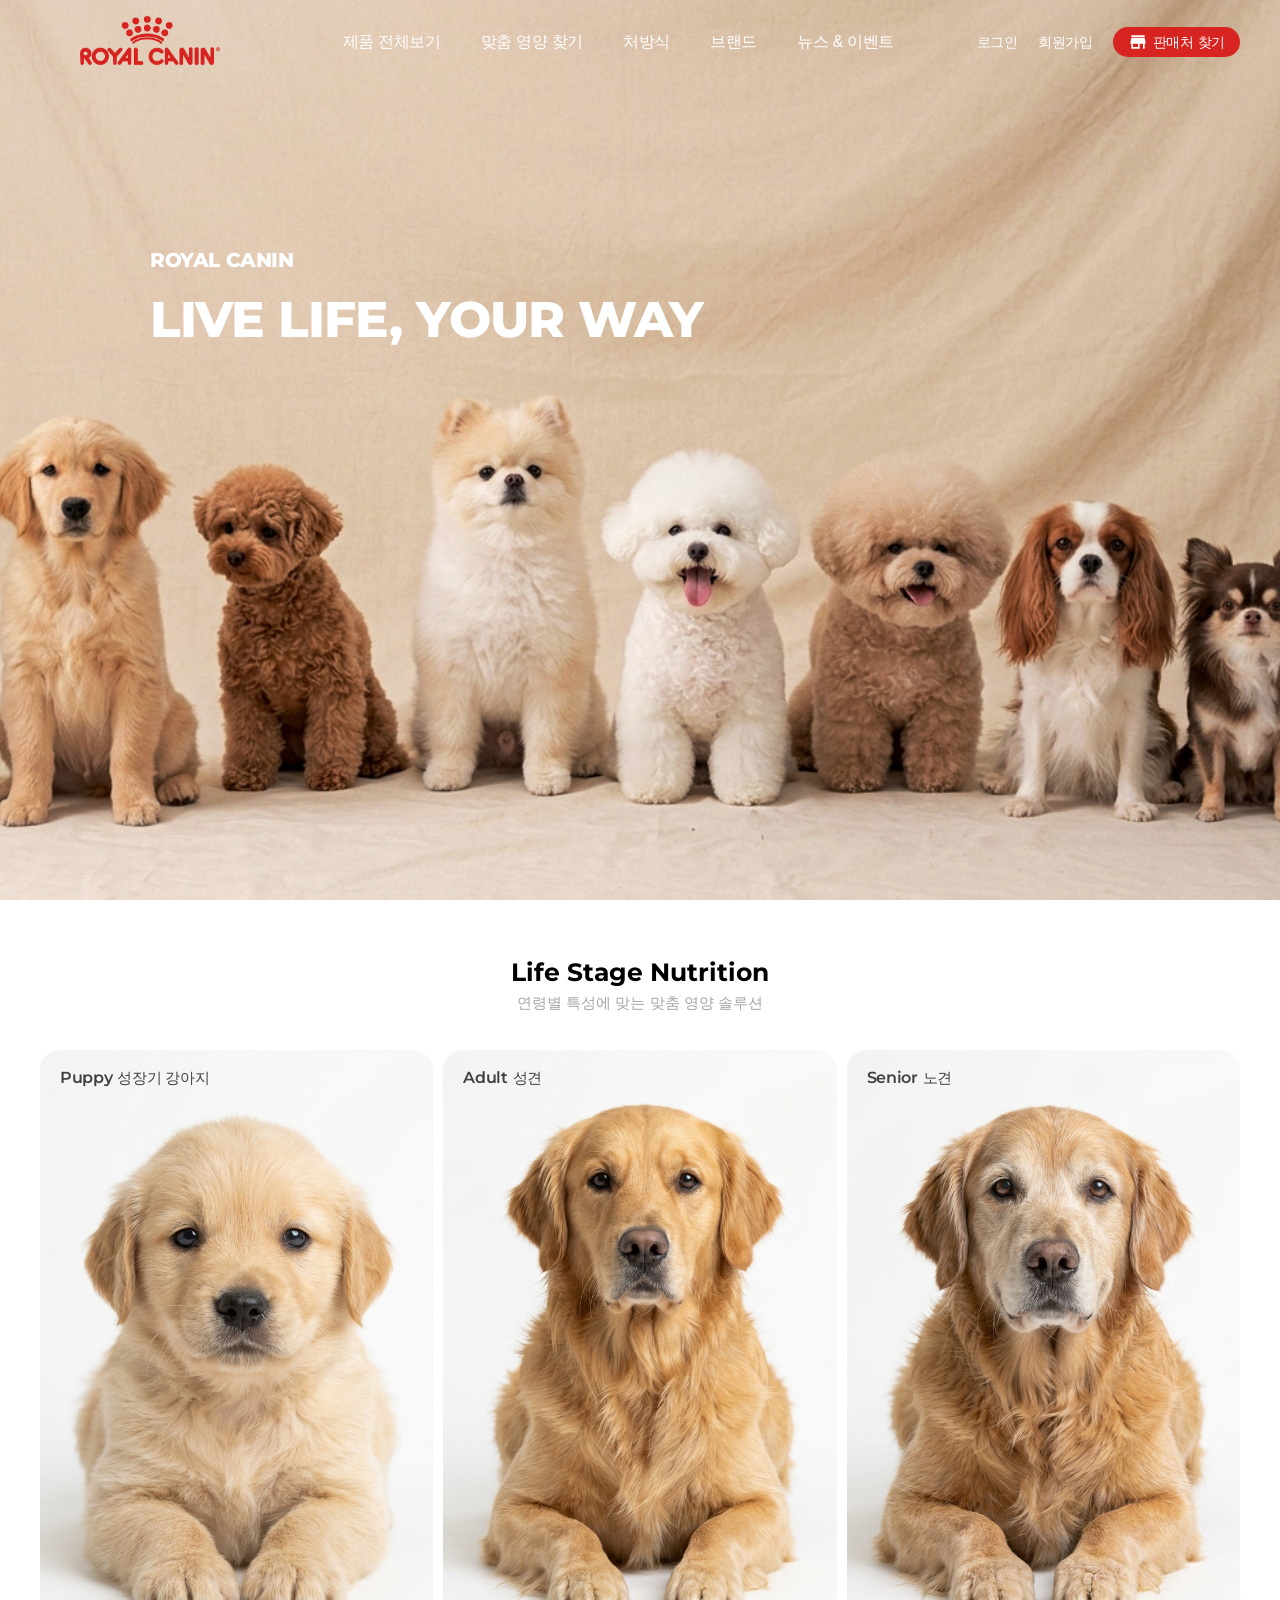
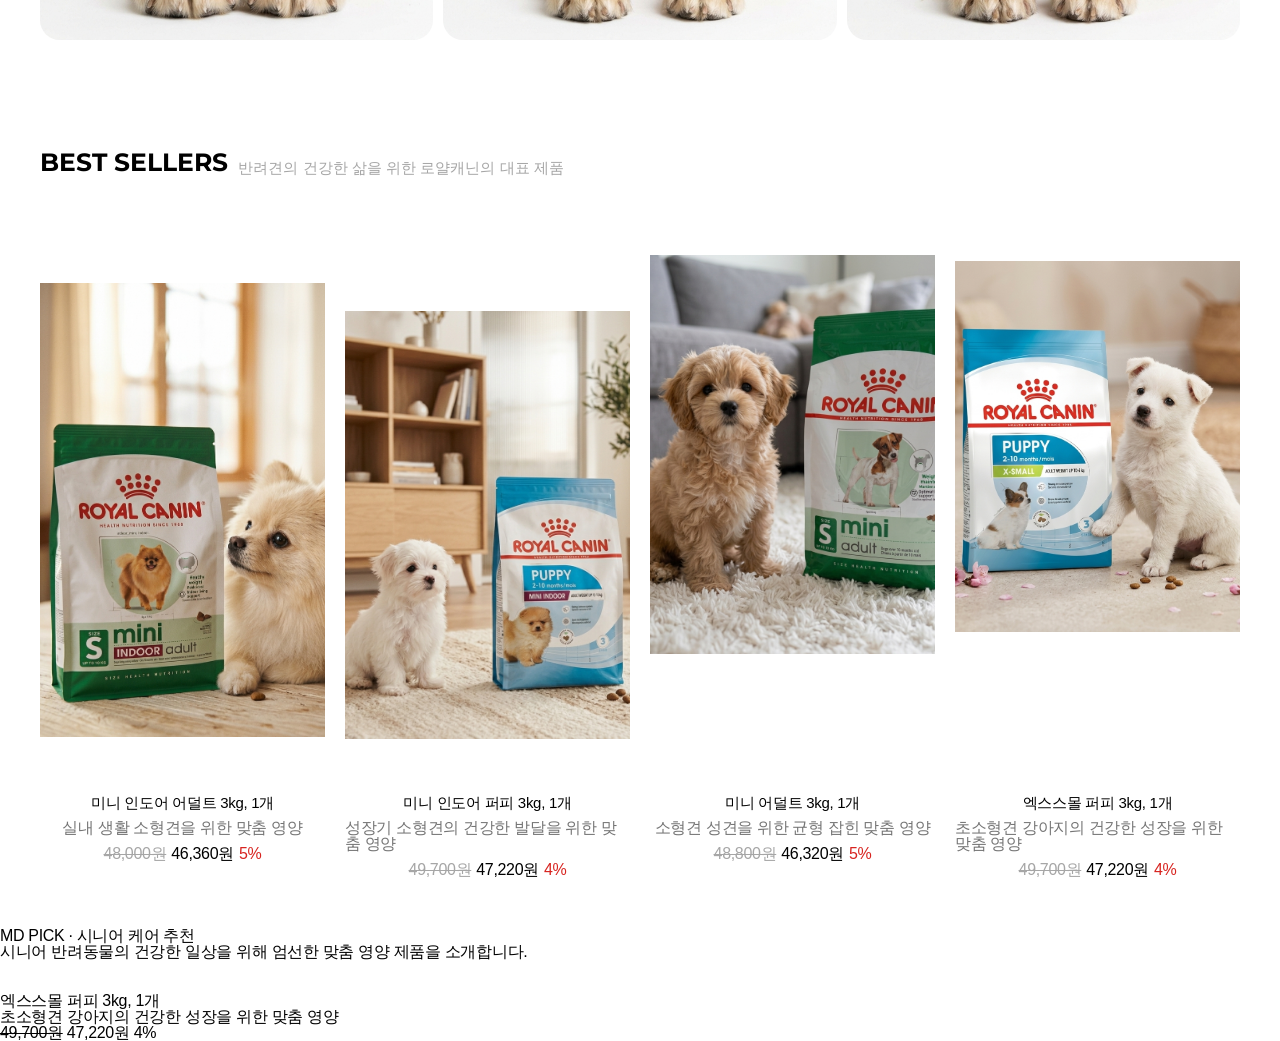
==== dog.html @ 29edfeb5 "로얄캐닌 첫 업로드" ====
<!DOCTYPE html>
<html lang="ko">
<head>
    <meta charset="UTF-8">
    <meta name="viewport" content="width=device-width, initial-scale=1.0">
    <meta name="keywords" content="로얄캐닌, Royal Canin, 반려동물, 펫푸드, 웹디자인, 웹사이트 리디자인, UIUX 디자인, 반응형 웹, 포트폴리오">
    <meta name="description" content="로얄캐닌 웹사이트 리디자인 프로젝트입니다. 사용자 경험을 개선하고 브랜드 아이덴티티를 반영한 UI/UX 디자인과 반응형 웹을 제작하였습니다.">
    <title>ROYAL CANIN DOG | 리디자인</title>
    <link rel="icon" href="https://www.royalcanin.com/favicon.ico" data-next-head="">
    <link rel="stylesheet" href="./styles/reset.css">
    <link rel="stylesheet" href="./styles/index.css">
    <link rel="preconnect" href="https://fonts.googleapis.com">
    <link rel="preconnect" href="https://fonts.gstatic.com" crossorigin>
    <link href="https://fonts.googleapis.com/css2?family=Montserrat:ital,wght@0,100..900;1,100..900&display=swap" rel="stylesheet">
</head>
<body>
    <header>
        <nav>
            <h1><a href="./dog.html"><img src="./image/logo.png" alt="로고"></a></h1>
            <ul class="gnb">
                <li><a href="#">제품 전체보기</a></li>
                <li><a href="#">맞춤 영양 찾기</a></li>
                <li><a href="#">처방식</a></li>
                <li><a href="#">브랜드</a></li>
                <li><a href="#">뉴스 & 이벤트</a></li>
            </ul>
            <ul class="right">
                <li><a href="#">로그인</a></li>
                <li><a href="#">회원가입</a></li>
                <li class="store"><a href="#"><img src="./image/store.svg" alt="판매처">판매처 찾기</a></li>
            </ul>
        </nav>
    </header>
    <main>
        <section class="hero">
            <p>ROYAL CANIN</p>
            <h2>LIVE LIFE, YOUR WAY</h2>
        </section>
        <section class="age">
            <div class="top">
                <h2>Life Stage Nutrition</h2>
                <p>연령별 특성에 맞는 맞춤 영양 솔루션</p>
            </div>
            <ul>
                <li><a href="#">
                    <h3>Puppy</h3>
                    <p>성장기 강아지</p>
                </a></li>
                <li><a href="#">
                    <h3>Adult</h3>
                    <p>성견</p>
                </a></li>
                <li><a href="#">
                    <h3>Senior</h3>
                    <p>노견</p>
                </a></li>
            </ul>
        </section>
        <section class="best">
            <div class="top">
                <h2>BEST SELLERS</h2>
                <p>반려견의 건강한 삶을 위한 로얄캐닌의 대표 제품</p>
            </div>
            <ul>
                <li class="first"><button type="button"><img src="./image/none_heart.svg" alt="좋아요"></button><a href="#">
                    <div class="thum"></div>
                    <div class="info">
                        <h3>미니 인도어 어덜트 3kg, 1개</h3>
                        <p class="sub">실내 생활 소형견을 위한 맞춤 영양</p>
                        <div class="price_sale">
                            <del>48,000원</del>
                            <strong>46,360원</strong>
                            <span class="sale">5%</span>
                        </div>
                    </div>
                </a></li>
                <li class="second"><button type="button"><img src="./image/none_heart.svg" alt="좋아요"></button><a href="#">
                    <div class="thum"></div>
                    <div class="info">
                        <h3>미니 인도어 퍼피 3kg, 1개</h3>
                        <p class="sub">성장기 소형견의 건강한 발달을 위한 맞춤 영양</p>
                        <div class="price_sale">
                            <del>49,700원</del>
                            <strong>47,220원</strong>
                            <span class="sale">4%</span>
                        </div>
                    </div>
                </a></li>
                <li class="third"><button type="button"><img src="./image/none_heart.svg" alt="좋아요"></button><a href="#">
                    <div class="thum"></div>
                    <div class="info">
                        <h3>미니 어덜트 3kg, 1개</h3>
                        <p class="sub">소형견 성견을 위한 균형 잡힌 맞춤 영양</p>
                        <div class="price_sale">
                            <del>48,800원</del>
                            <strong>46,320원</strong>
                            <span class="sale">5%</span>
                        </div>
                    </div>
                </a></li>
                <li class="forth"><button type="button"><img src="./image/none_heart.svg" alt="좋아요"></button><a href="#">
                    <div class="thum"></div>
                    <div class="info">
                        <h3>엑스스몰 퍼피 3kg, 1개</h3>
                        <p class="sub">초소형견 강아지의 건강한 성장을 위한 맞춤 영양</p>
                        <div class="price_sale">
                            <del>49,700원</del>
                            <strong>47,220원</strong>
                            <span class="sale">4%</span>
                        </div>
                    </div>
                </a></li>
            </ul>
        </section>
        <section class="md_senior">
            <div class="top">
                <h2>MD PICK · <span>시니어 케어 추천</span></h2>
                <p>시니어 반려동물의 건강한 일상을 위해 엄선한 맞춤 영양 제품을 소개합니다.</p>
            </div>
            <ul>
                <li><button type="button"><img src="./image/none_heart.svg" alt="좋아요"></button><a href="#">
                    <div class="thum"></div>
                    <div class="info">
                        <h3>엑스스몰 퍼피 3kg, 1개</h3>
                        <p class="sub">초소형견 강아지의 건강한 성장을 위한 맞춤 영양</p>
                        <div class="price_sale">
                            <del>49,700원</del>
                            <strong>47,220원</strong>
                            <span class="sale">4%</span>
                        </div>
                    </div>
                </a></li>
            </ul>
        </section>
    </main>
</body>
</html>
---- styles/index.css ----
/* intro부터 시작 */
@font-face {
    font-family: 'Cafe24Surround';
    src: url('https://cdn.jsdelivr.net/gh/projectnoonnu/noonfonts_2105_2@1.0/Cafe24Ssurround.woff') format('woff');
    font-weight: normal;
    font-display: swap;
}
main {}
main .intro {
    position: relative; width: 100%;
    height: 100vh;
}
main .intro .logo {
    width: 415px; height: 150px;
    position: absolute; top: 50%; left: 50%;
    transform: translate(-50%, -50%);
    z-index: 999;
}
main .intro .logo img {
    width: 100%;
}
main .intro .choice {
    display: flex;
    width: 100%;
    height: 100vh;
}
main .intro .choice .dog {
    background: url(../image/intro_dog.jpg) no-repeat center center;
    background-size: cover;
    flex: 1; filter: grayscale(100%);
    display: flex;
    justify-content: center;
    align-items: center;
    
}
main .intro .choice .dog h2,
main .intro .choice .cat h2 {
    font-family: 'Cafe24Surround';
    color: #fff; font-size: 6em;
}
main .intro .choice .cat {
    background: url(../image/intro_cat.jpg) no-repeat center center;
    background-size: cover; 
    flex: 1; filter: grayscale(100%);
    display: flex;
    justify-content: center;
    align-items: center;
}
main .intro .choice .dog:hover {filter: none;}
main .intro .choice .cat:hover {filter: none;}
/* 인트로 완료 */
/* 헤더 시작 */
header {
    width: 100%; position: fixed;
    z-index: 999;
}
header nav {
    padding: 10px 40px;
    display: flex; justify-content: space-between;
    align-items: center;
}
header nav * {color: #fff;}
header nav h1 {
    width: 220px; padding: 5px 40px;
}
header nav h1 img {width: 100%;}
header nav .gnb {
    display: flex; gap: 40px;
}
header nav .gnb li {}
header nav .gnb li a {
    font-size: 1em; font-weight: 100;
}
header nav .right {
    display: flex; gap: 20px;
    justify-content: center;
    align-items: center;
}
header nav .right li {}
header nav .right li a {
    font-size: 0.875em; font-weight: 100;
}
header nav .right .store {
    background: #D72420; padding: 5px 15px;
    border-radius: 50px;
}
header nav .right .store a {
    display: flex;
    justify-content: center;
    align-items: center;
    gap: 5px;
}
header nav .right .store a img {}
/* 메인시작 */
main .hero {
    background: url(../image/dog_hero.jpg) no-repeat center;
    background-size: cover;
    width: 100%; height: 100vh; 
    position: relative;
}
main .hero p {
    position: absolute; top: 250px; left: 150px;
    font-family: "Montserrat", sans-serif;
    font-weight: 800; font-size: 1.25em; color: #fff;
}
main .hero h2 {
    position: absolute; top: 295px; left: 150px;
    font-family: "Montserrat", sans-serif;
    font-weight: 800; font-size: 3.125em; color: #fff;
}
/* age 시작 */
main .age {
    padding: 60px 40px;
}
main .age .top {
    text-align: center;
    padding-bottom: 40px;
}
main .age .top h2 {
    padding-bottom: 10px;
    font-family: 'Montserrat'; font-weight: 700;
    font-size: 1.563em; letter-spacing: 0.02px;

}
main .age .top p {
    color: #A6A6A6; font-size: 0.938em;
    letter-spacing: 0.02px;
}
main .age ul {
    width: 100%; height: 590px;
    display: flex; gap: 10px;
}
main .age ul li {
    flex: 1; border-radius: 20px;
    padding-top: 20px;
}
main .age ul li:nth-child(1) {
    background: url(../image/dog_puppy.png) no-repeat center center;
    background-size: cover; 
}
main .age ul li:nth-child(2) {
    background: url(../image/dog_adult.png) no-repeat center center;
    background-size: cover; 
}
main .age ul li:nth-child(3) {
    background: url(../image/dog_senior.png) no-repeat center center;
    background-size: cover; 
}
main .age ul li a {
    display: flex; padding-left: 20px;
    gap: 5px;
    width: 100%; height: 100%;
}
main .age ul li a h3 {
    font-family: 'Montserrat'; color: #404040;
    font-weight: 600; 
}
main .age ul li a p {
    color: #404040; font-size: 0.938em;
}
/* 베스트 시작 */
main .best {
    padding: 50px 40px;
}
main .best .top {
    display: flex; gap: 10px;
    align-items: center; margin-bottom: 40px;
}
main .best .top h2 {
    padding-bottom: 10px;
    font-family: 'Montserrat'; font-weight: 700;
    font-size: 1.563em; letter-spacing: 0.02px;
}
main .best .top p {
    color: #A6A6A6; font-size: 0.938em;
    letter-spacing: 0.02px;
}
main .best ul {
    display: flex; gap: 20px;
}
main .best ul li {
    flex: 1; position: relative;
}
main .best ul li button {
    position: absolute; z-index: 999;
    bottom: 100px; right: 20px;
}
main .best ul li button img {}
main .best ul li a {}
main .best ul li a .thum {
    height: 550px; margin-bottom: 20px;
}
main .best ul li a .info {
    display: flex; flex-flow: column;
    justify-content: center; align-items: center;
    gap: 10px;
}
main .best ul li a .info h3 {
    font-weight: 500; font-size: 0.938em;
}
main .best ul li a .info p {
    color: #757575;
}
main .best ul li a .info .price_sale {display: flex; gap: 5px;}
main .best ul li a .info .price_sale del {
    color: #A6A6A6; font-weight: 300;
}
main .best ul li a .info .price_sale strong {}
main .best ul li a .info .price_sale .sale {color: #D72420;}
main .best ul .first a .thum {
    background: url(../image/best_1.png) no-repeat 30% 60%;
    background-size: 130%;
}
main .best ul .second a .thum {
    background: url(../image/best_2.png) no-repeat center 70%;
    background-size: 150%;
}
main .best ul .third a .thum {
    background: url(../image/best_3.png) no-repeat 60% 20%;
    background-size: 140%;
}
main .best ul .forth a .thum {
    background: url(../image/best_4.png) no-repeat 40% 20%;
    background-size: 130%;
}
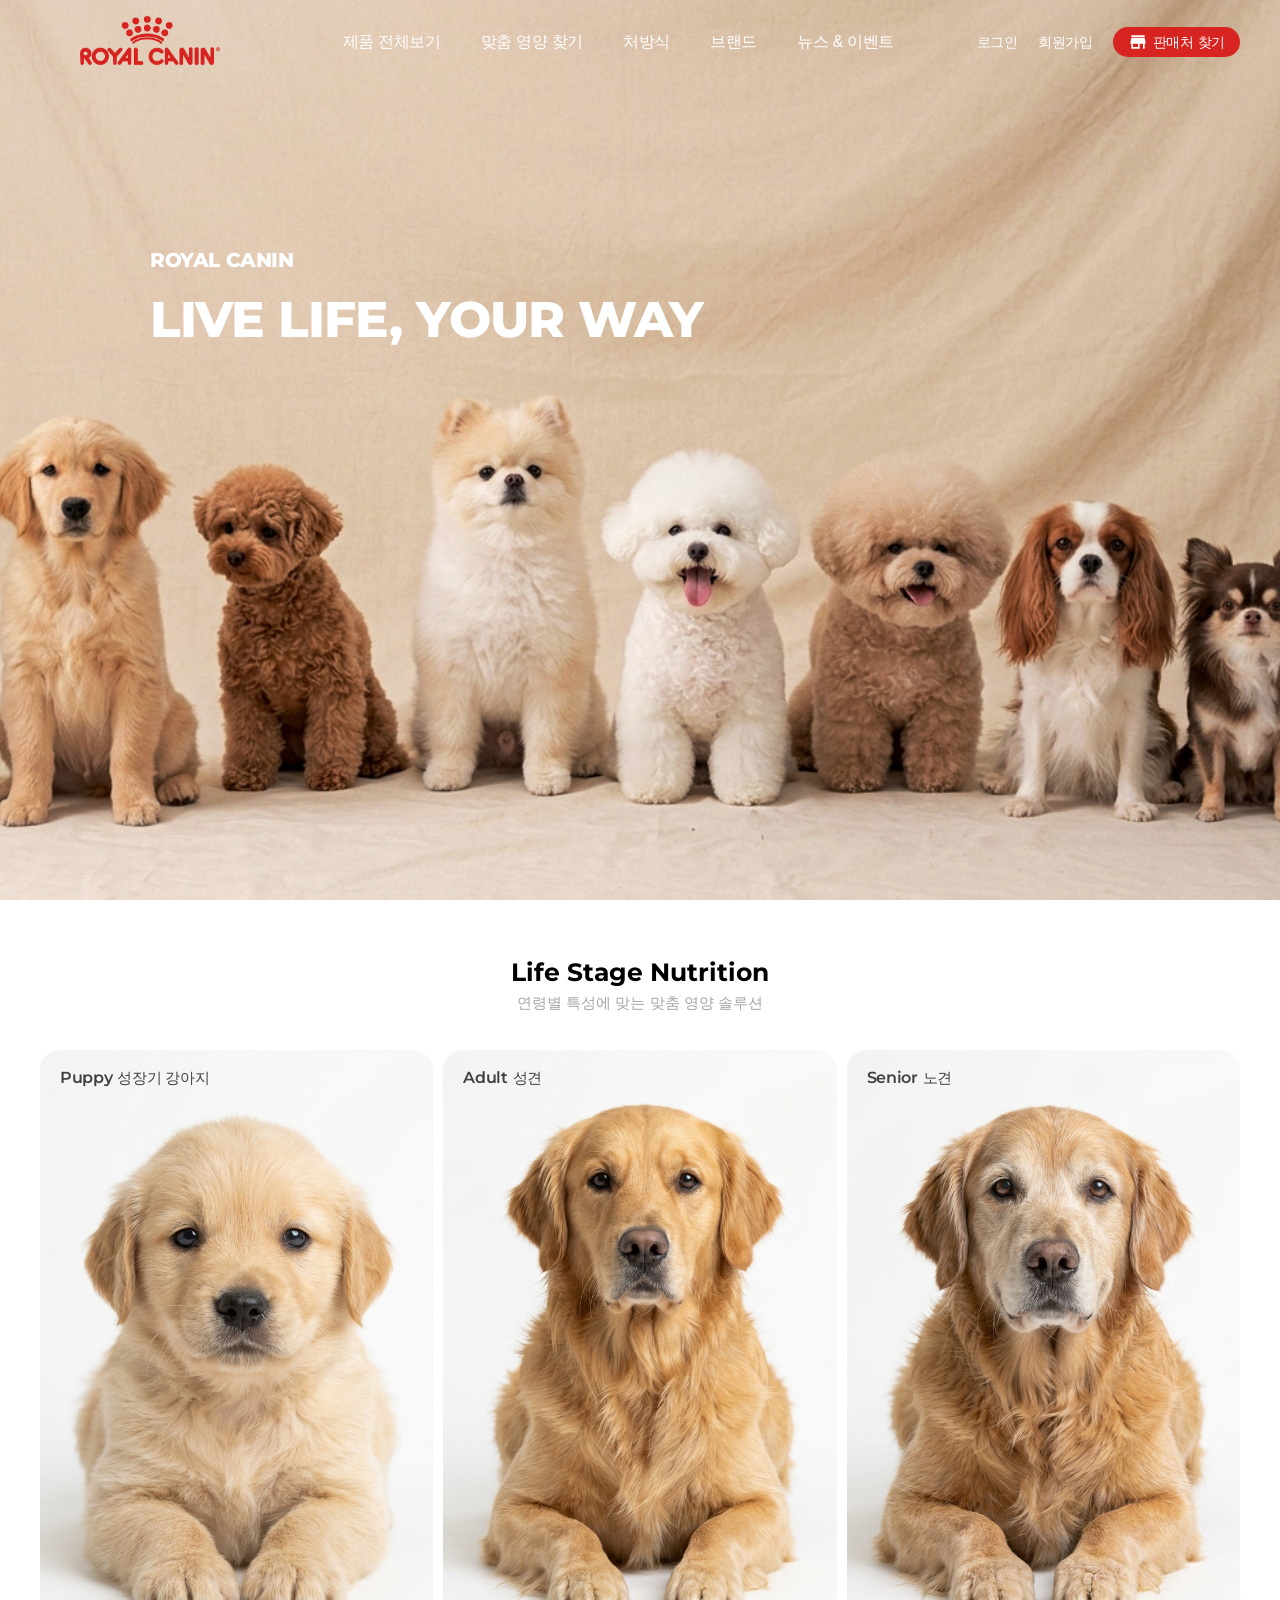
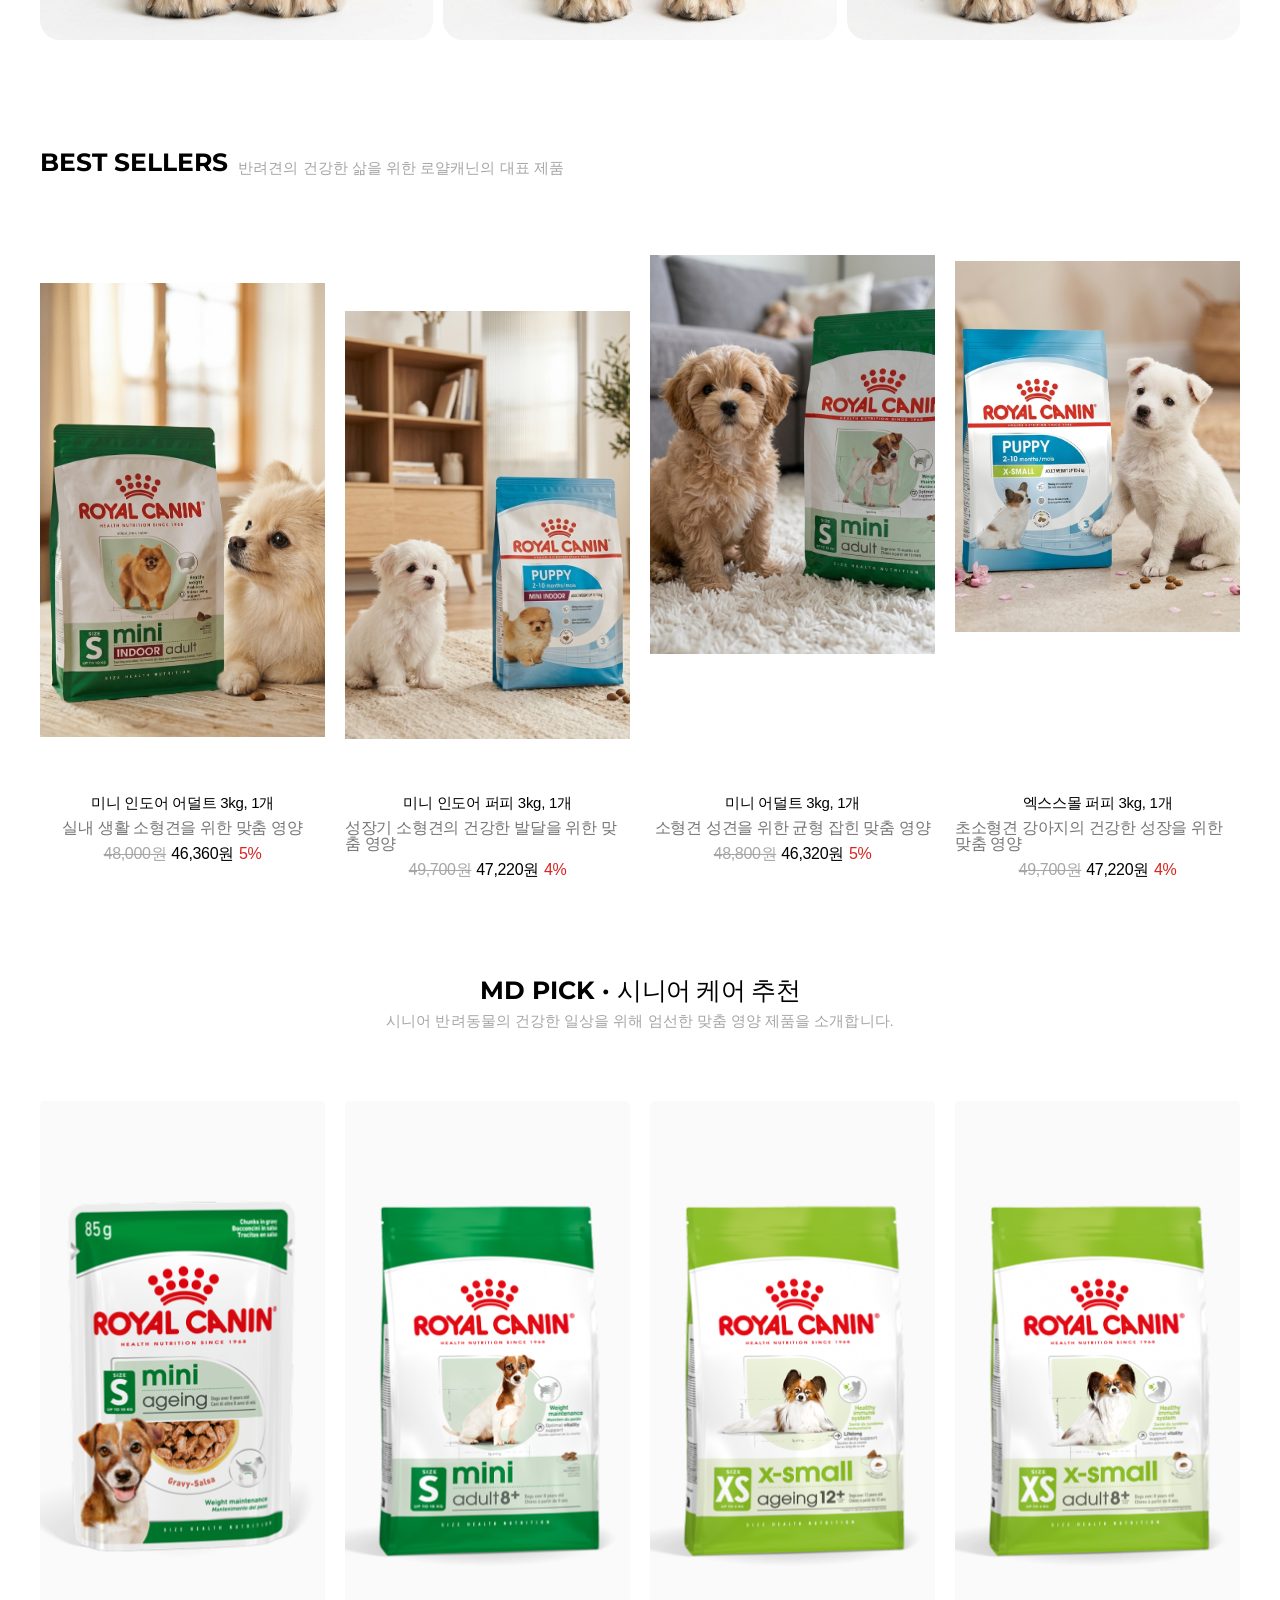
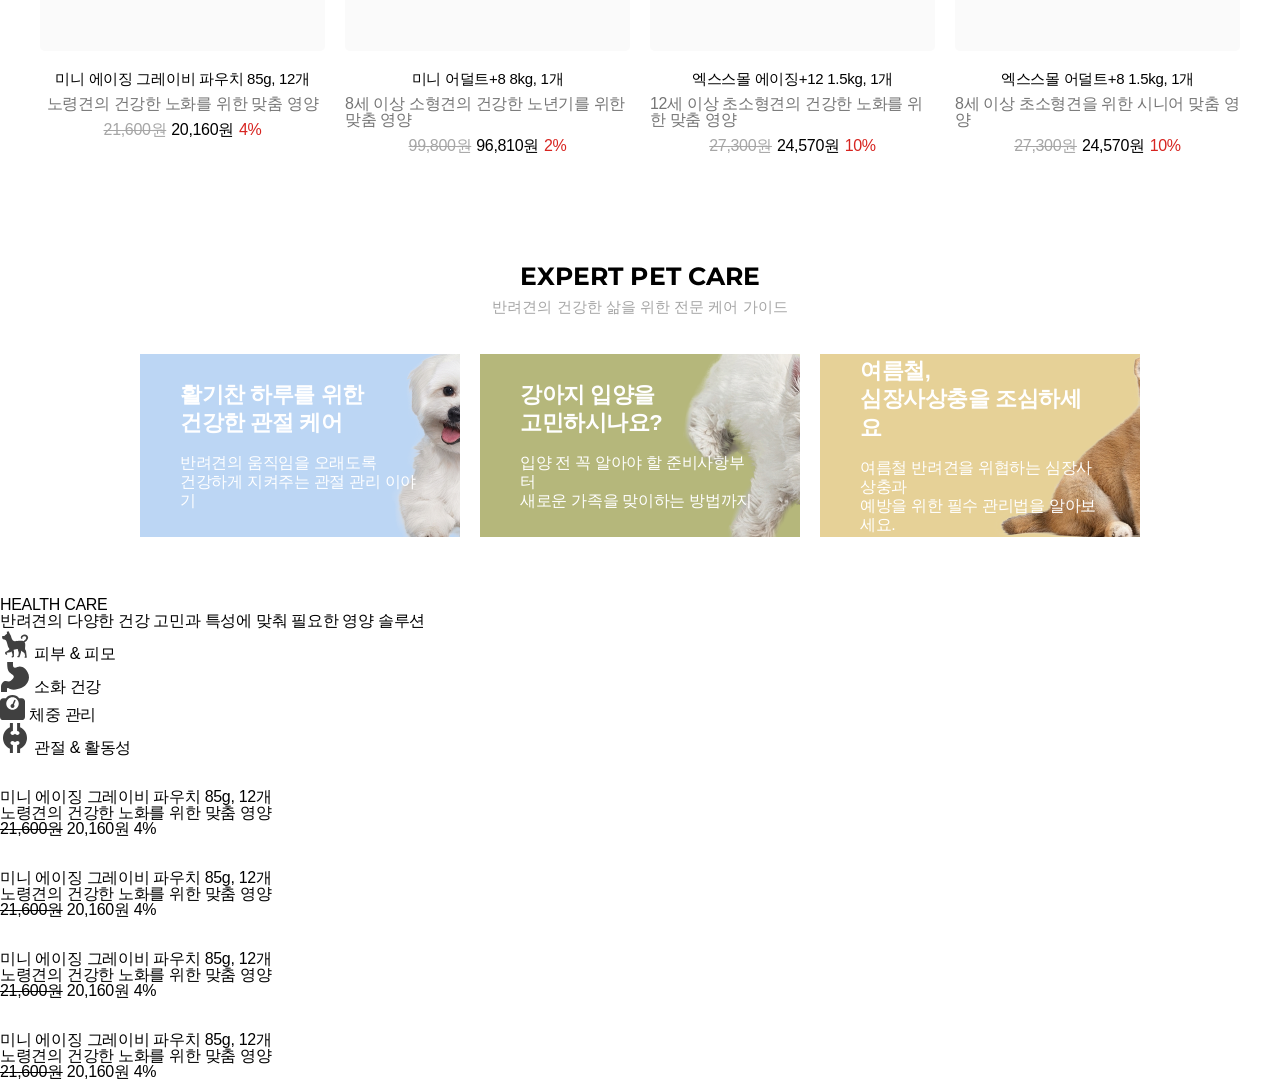
==== commit b1db54bd: "헬스케어까지" ====
--- a/dog.html
+++ b/dog.html
@@ -118,19 +118,155 @@
                 <p>시니어 반려동물의 건강한 일상을 위해 엄선한 맞춤 영양 제품을 소개합니다.</p>
             </div>
             <ul>
-                <li><button type="button"><img src="./image/none_heart.svg" alt="좋아요"></button><a href="#">
-                    <div class="thum"></div>
-                    <div class="info">
-                        <h3>엑스스몰 퍼피 3kg, 1개</h3>
-                        <p class="sub">초소형견 강아지의 건강한 성장을 위한 맞춤 영양</p>
-                        <div class="price_sale">
-                            <del>49,700원</del>
-                            <strong>47,220원</strong>
+                <li class="first"><button type="button"><img src="./image/none_heart.svg" alt="좋아요"></button><a href="#">
+                    <div class="thum"></div>
+                    <div class="info">
+                        <h3>미니 에이징 그레이비 파우치 85g, 12개</h3>
+                        <p class="sub">노령견의 건강한 노화를 위한 맞춤 영양</p>
+                        <div class="price_sale">
+                            <del>21,600원</del>
+                            <strong>20,160원</strong>
                             <span class="sale">4%</span>
                         </div>
                     </div>
                 </a></li>
-            </ul>
+                <li class="second"><button type="button"><img src="./image/none_heart.svg" alt="좋아요"></button><a href="#">
+                    <div class="thum"></div>
+                    <div class="info">
+                        <h3>미니 어덜트+8 8kg, 1개</h3>
+                        <p class="sub">8세 이상 소형견의 건강한 노년기를 위한 맞춤 영양</p>
+                        <div class="price_sale">
+                            <del>99,800원</del>
+                            <strong>96,810원</strong>
+                            <span class="sale">2%</span>
+                        </div>
+                    </div>
+                </a></li>
+                <li class="third"><button type="button"><img src="./image/none_heart.svg" alt="좋아요"></button><a href="#">
+                    <div class="thum"></div>
+                    <div class="info">
+                        <h3>엑스스몰 에이징+12 1.5kg, 1개</h3>
+                        <p class="sub">12세 이상 초소형견의 건강한 노화를 위한 맞춤 영양</p>
+                        <div class="price_sale">
+                            <del>27,300원</del>
+                            <strong>24,570원</strong>
+                            <span class="sale">10%</span>
+                        </div>
+                    </div>
+                </a></li>
+                <li class="forth"><button type="button"><img src="./image/none_heart.svg" alt="좋아요"></button><a href="#">
+                    <div class="thum"></div>
+                    <div class="info">
+                        <h3>엑스스몰 어덜트+8 1.5kg, 1개</h3>
+                        <p class="sub">8세 이상 초소형견을 위한 시니어 맞춤 영양</p>
+                        <div class="price_sale">
+                            <del>27,300원</del>
+                            <strong>24,570원</strong>
+                            <span class="sale">10%</span>
+                        </div>
+                    </div>
+                </a></li>
+            </ul>
+        </section>
+        <section class="banner">
+            <div class="top">
+                <h2>EXPERT PET CARE</h2>
+                <p>반려견의 건강한 삶을 위한 전문 케어 가이드</p>
+            </div>
+            <ul>
+                <li class="first">
+                    <h3>활기찬 하루를 위한<br>건강한 관절 케어</h3>
+                    <p>반려견의 움직임을 오래도록<br>건강하게 지켜주는 관절 관리 이야기</p>
+                </li>
+                <li class="second">
+                    <h3>강아지 입양을<br>고민하시나요?</h3>
+                    <p>입양 전 꼭 알아야 할 준비사항부터<br>새로운 가족을 맞이하는 방법까지</p>
+                </li>
+                <li class="third">
+                    <h3>여름철,<br>심장사상충을 조심하세요</h3>
+                    <p>여름철 반려견을 위협하는 심장사상충과<br>예방을 위한 필수 관리법을 알아보세요. </p>
+                </li>
+            </ul>
+        </section>
+        <section class="health">
+            <div class="top">
+                <h2>HEALTH CARE</h2>
+                <p>반려견의 다양한 건강 고민과 특성에 맞춰 필요한 영양 솔루션</p>
+            </div>
+            <div class="bottom">
+                <ul class="category">
+                    <li><button type="button">
+                        <span class="thum"><img src="./image/dog_h_1.svg" alt="강아지이미지"></span>
+                        <span class="title">피부 & 피모</span>
+                        <span class="arrow"><img src="./image/arrow.svg" alt="화살표"></span>
+                    </button></li>
+                    <li><button type="button">
+                        <span class="thum"><img src="./image/dog_h_2.svg" alt="강아지이미지"></span>
+                        <span class="title">소화 건강</span>
+                        <span class="arrow"><img src="./image/arrow.svg" alt="화살표"></span>
+                    </button></li>
+                    <li><button type="button">
+                        <span class="thum"><img src="./image/dog_h_3.svg" alt="강아지이미지"></span>
+                        <span class="title">체중 관리</span>
+                        <span class="arrow"><img src="./image/arrow.svg" alt="화살표"></span>
+                    </button></li>
+                    <li><button type="button">
+                        <span class="thum"><img src="./image/dog_h_4.svg" alt="강아지이미지"></span>
+                        <span class="title">관절 & 활동성</span>
+                        <span class="arrow"><img src="./image/arrow.svg" alt="화살표"></span>
+                    </button></li>
+                </ul>
+                <ul>
+                    <li class="first"><button type="button"><img src="./image/none_heart.svg" alt="좋아요"></button><a href="#">
+                        <div class="thum"></div>
+                        <div class="info">
+                            <h3>미니 에이징 그레이비 파우치 85g, 12개</h3>
+                            <p class="sub">노령견의 건강한 노화를 위한 맞춤 영양</p>
+                            <div class="price_sale">
+                                <del>21,600원</del>
+                                <strong>20,160원</strong>
+                                <span class="sale">4%</span>
+                            </div>
+                        </div>
+                    </a></li>
+                    <li class="first"><button type="button"><img src="./image/none_heart.svg" alt="좋아요"></button><a href="#">
+                        <div class="thum"></div>
+                        <div class="info">
+                            <h3>미니 에이징 그레이비 파우치 85g, 12개</h3>
+                            <p class="sub">노령견의 건강한 노화를 위한 맞춤 영양</p>
+                            <div class="price_sale">
+                                <del>21,600원</del>
+                                <strong>20,160원</strong>
+                                <span class="sale">4%</span>
+                            </div>
+                        </div>
+                    </a></li>
+                    <li class="first"><button type="button"><img src="./image/none_heart.svg" alt="좋아요"></button><a href="#">
+                        <div class="thum"></div>
+                        <div class="info">
+                            <h3>미니 에이징 그레이비 파우치 85g, 12개</h3>
+                            <p class="sub">노령견의 건강한 노화를 위한 맞춤 영양</p>
+                            <div class="price_sale">
+                                <del>21,600원</del>
+                                <strong>20,160원</strong>
+                                <span class="sale">4%</span>
+                            </div>
+                        </div>
+                    </a></li>
+                    <li class="first"><button type="button"><img src="./image/none_heart.svg" alt="좋아요"></button><a href="#">
+                        <div class="thum"></div>
+                        <div class="info">
+                            <h3>미니 에이징 그레이비 파우치 85g, 12개</h3>
+                            <p class="sub">노령견의 건강한 노화를 위한 맞춤 영양</p>
+                            <div class="price_sale">
+                                <del>21,600원</del>
+                                <strong>20,160원</strong>
+                                <span class="sale">4%</span>
+                            </div>
+                        </div>
+                    </a></li>
+                </ul>
+            </div>
         </section>
     </main>
 </body>
--- a/styles/index.css
+++ b/styles/index.css
@@ -223,3 +223,115 @@
     background: url(../image/best_4.png) no-repeat 40% 20%;
     background-size: 130%;
 }
+/* md추천 */
+main .md_senior {
+    padding: 50px 40px;
+}
+main .md_senior .top {
+    text-align: center;
+    padding-bottom: 40px;
+}
+main .md_senior .top h2 {
+    padding-bottom: 10px;
+    font-family: 'Montserrat'; font-weight: 700;
+    font-size: 1.563em; letter-spacing: 0.02px;
+}
+main .md_senior .top h2 span {font-family: 'pretendard';}
+main .md_senior .top p {
+    color: #A6A6A6; font-size: 0.938em;
+    letter-spacing: 0.02px;
+}
+main .md_senior ul {
+    display: flex; gap: 20px;
+}
+main .md_senior ul li {
+    flex: 1; position: relative;
+}
+main .md_senior ul li button {}
+main .md_senior ul li button img {}
+main .md_senior ul li a {}
+main .md_senior ul li a .thum {
+    height: 550px; margin-bottom: 20px;
+    border-radius: 5px;
+}
+main .md_senior ul li a .info {
+    display: flex; flex-flow: column;
+    justify-content: center; align-items: center;
+    gap: 10px;
+}
+main .md_senior ul li a .info h3 {
+    font-weight: 500; font-size: 0.938em;
+}
+main .md_senior ul li a .info p {
+    color: #757575;
+}
+main .md_senior ul li a .info .price_sale {display: flex; gap: 5px;}
+main .md_senior ul li a .info .price_sale del {
+    color: #A6A6A6; font-weight: 300;
+}
+main .md_senior ul li a .info .price_sale strong {}
+main .md_senior ul li a .info .price_sale .sale {color: #D72420;}
+main .md_senior ul .first a .thum {
+    background: url(../image/md_1.png) no-repeat center center;
+    background-size: cover;
+}
+main .md_senior ul .second a .thum {
+    background: url(../image/md_2.png) no-repeat center center;
+    background-size: cover;
+}
+main .md_senior ul .third a .thum {
+    background: url(../image/md_3.png) no-repeat center center;
+    background-size: cover;
+}
+main .md_senior ul .forth a .thum {
+    background: url(../image/md_4.png) no-repeat center center;
+    background-size: cover;
+}
+/* 배너 시작 */
+main .banner {
+    padding: 60px 40px;
+}
+main .banner .top {
+    text-align: center;
+    padding-bottom: 40px;
+}
+main .banner .top h2 {
+    padding-bottom: 10px;
+    font-family: 'Montserrat'; font-weight: 700;
+    font-size: 1.563em; letter-spacing: 0.02px;
+}
+main .banner .top p {
+    color: #A6A6A6; font-size: 0.938em;
+    letter-spacing: 0.02px;
+}
+main .banner ul {
+    display: flex; gap: 20px;
+    padding: 0 100px;
+}
+main .banner ul li {
+    flex: 1; position: relative;
+    width: 526.67px; height: 183px;
+    padding: 20px 40px; display: flex; flex-flow: column;
+    gap: 15px; justify-content: center;
+}
+main .banner ul li * {color: #fff;}
+main .banner ul li h3 {
+    font-weight: 700; font-size: 1.375em;
+    line-height: 1.3; 
+}
+main .banner ul li p {
+    line-height: 1.2;
+}
+main .banner ul .first {
+    background: url(../image/banner_1.png) no-repeat center center;
+    background-size: cover;
+
+}
+main .banner ul .second {
+    background: url(../image/banner_2.png) no-repeat center center;
+    background-size: cover;
+}
+main .banner ul .third {
+    background: url(../image/banner_3.png) no-repeat center center;
+    background-size: cover;
+}
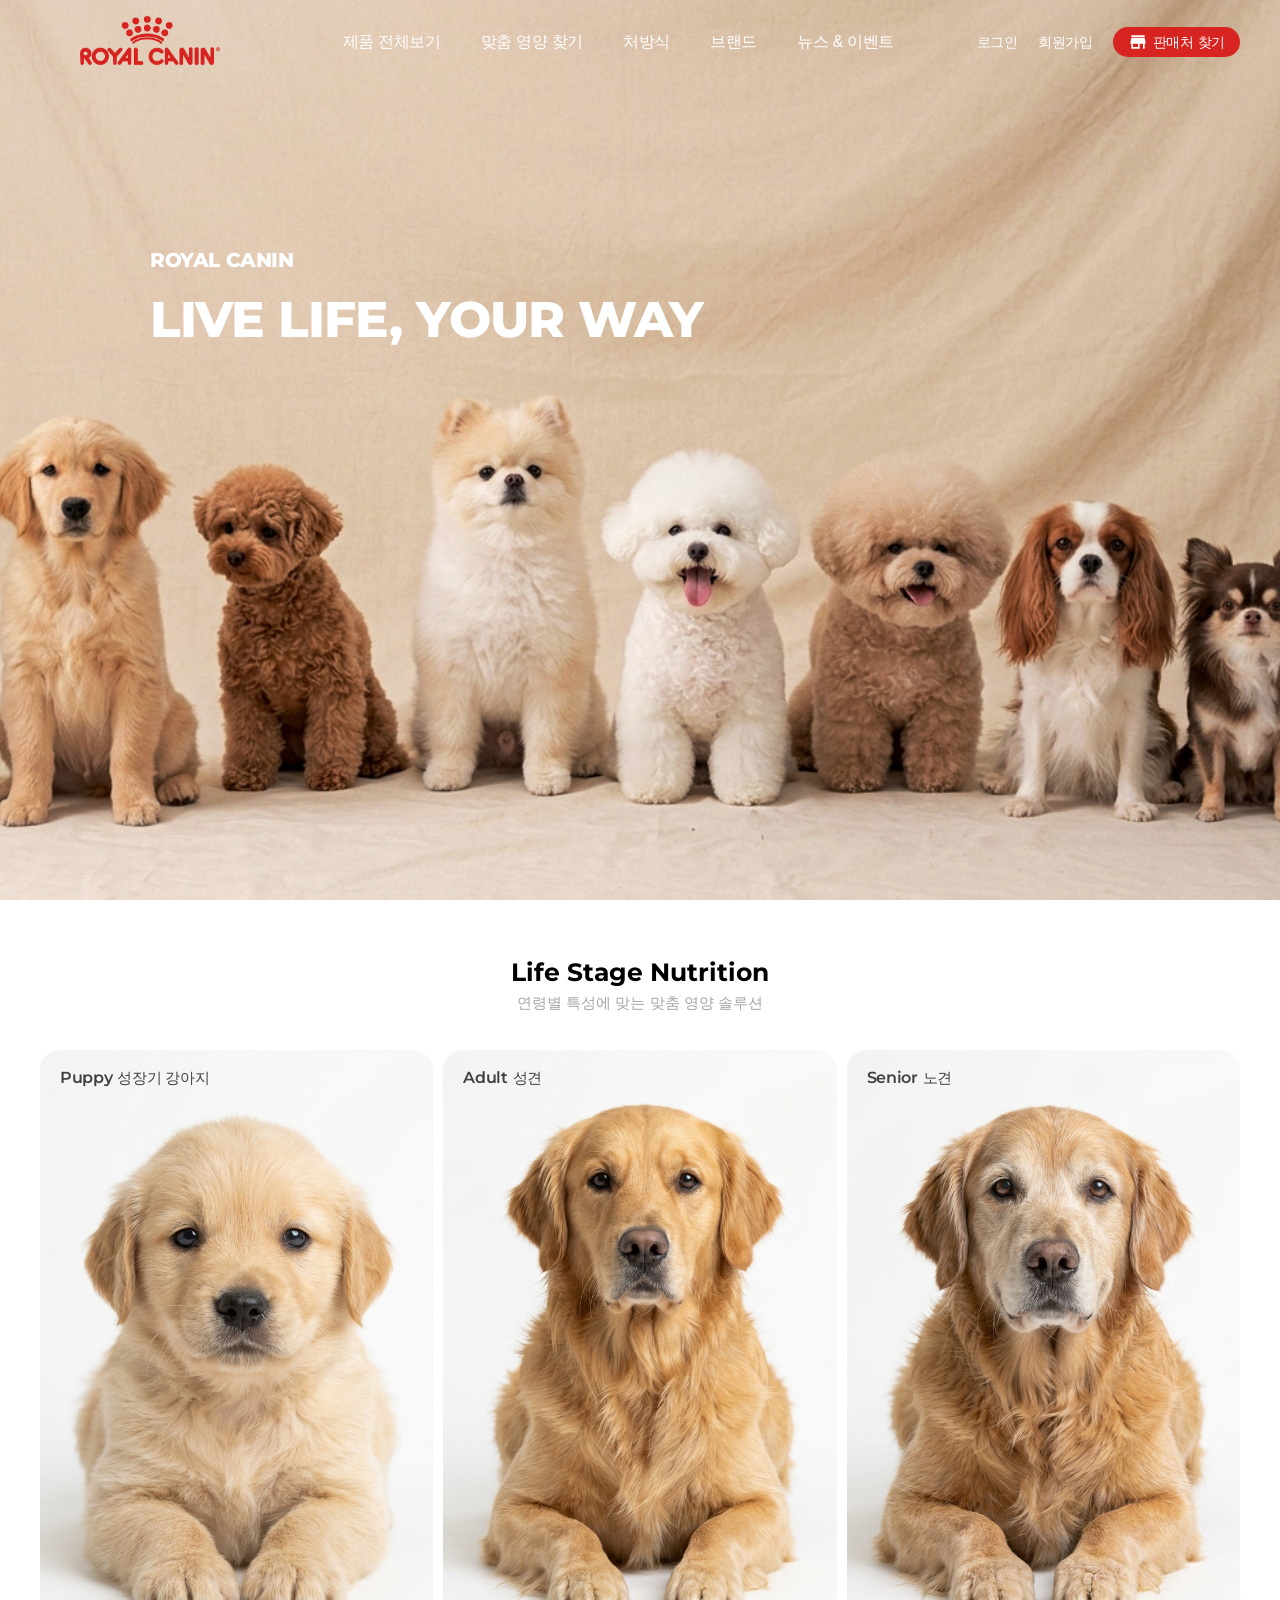
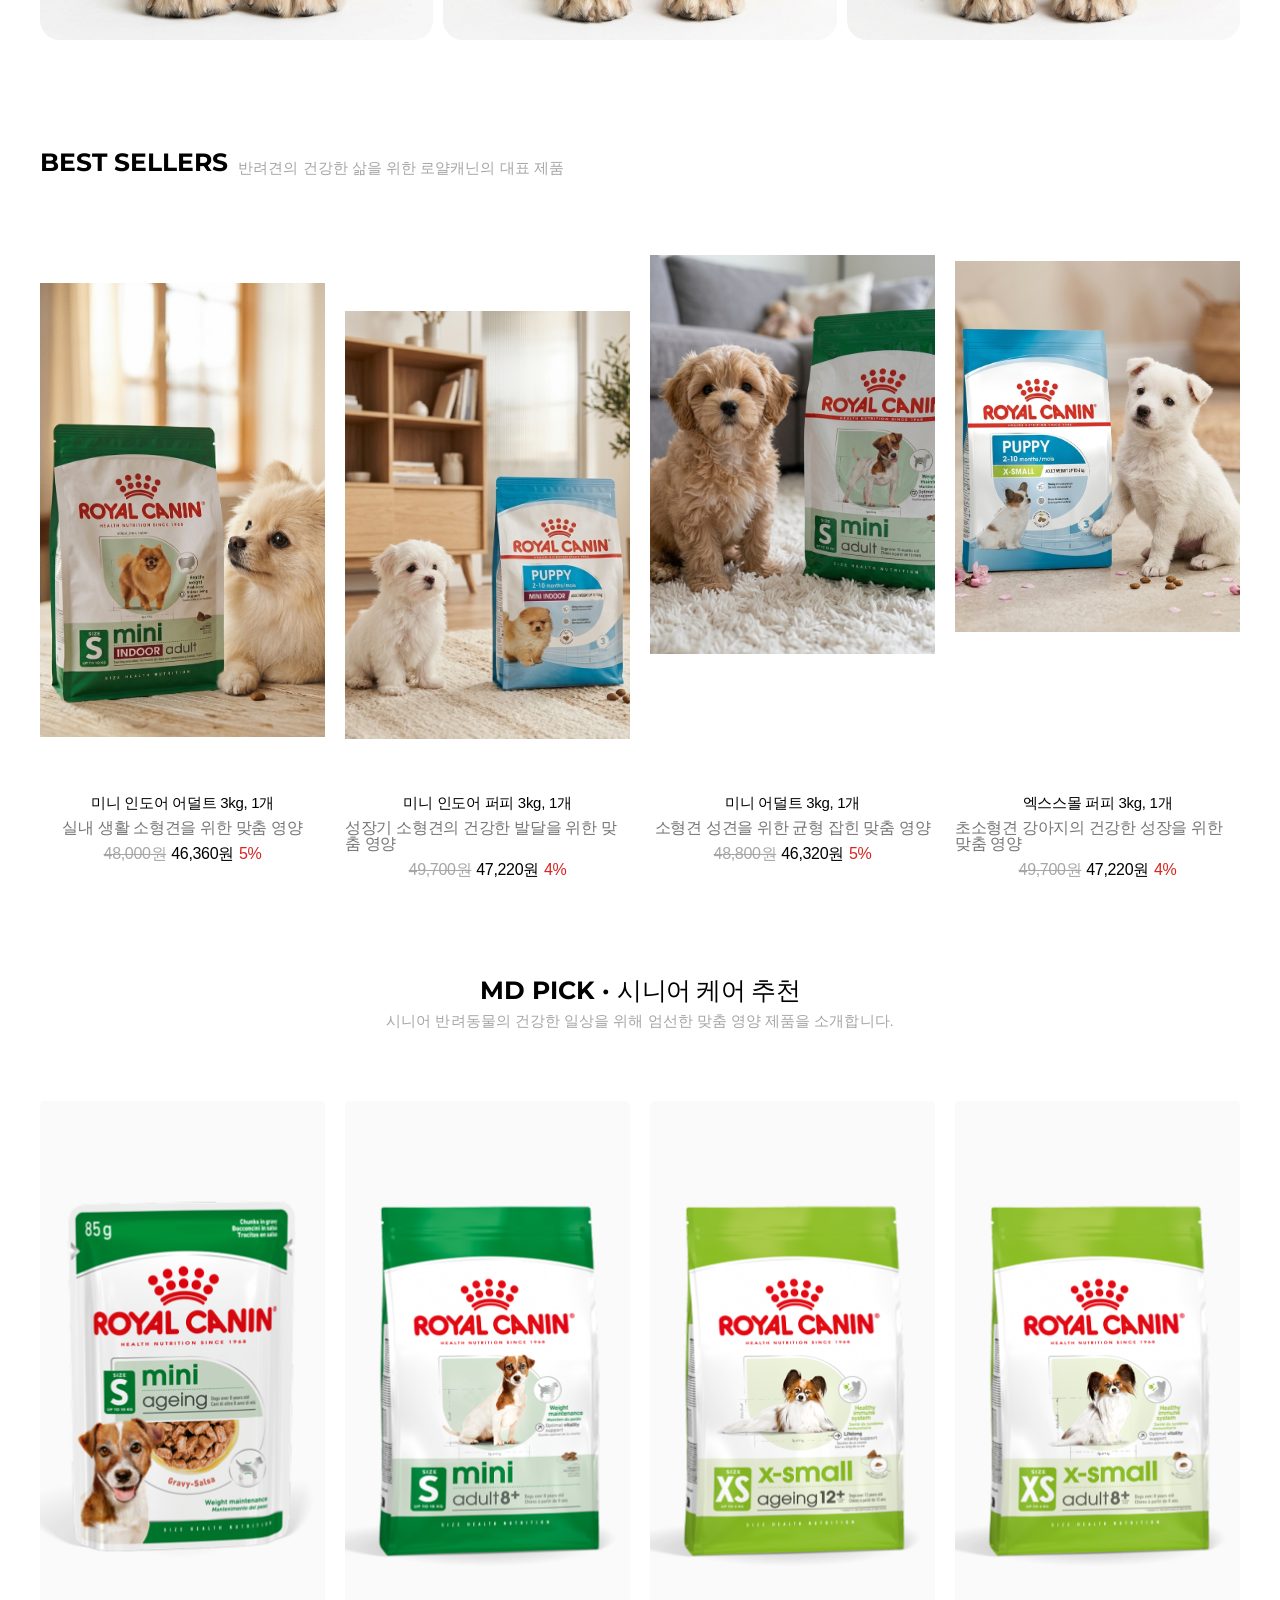
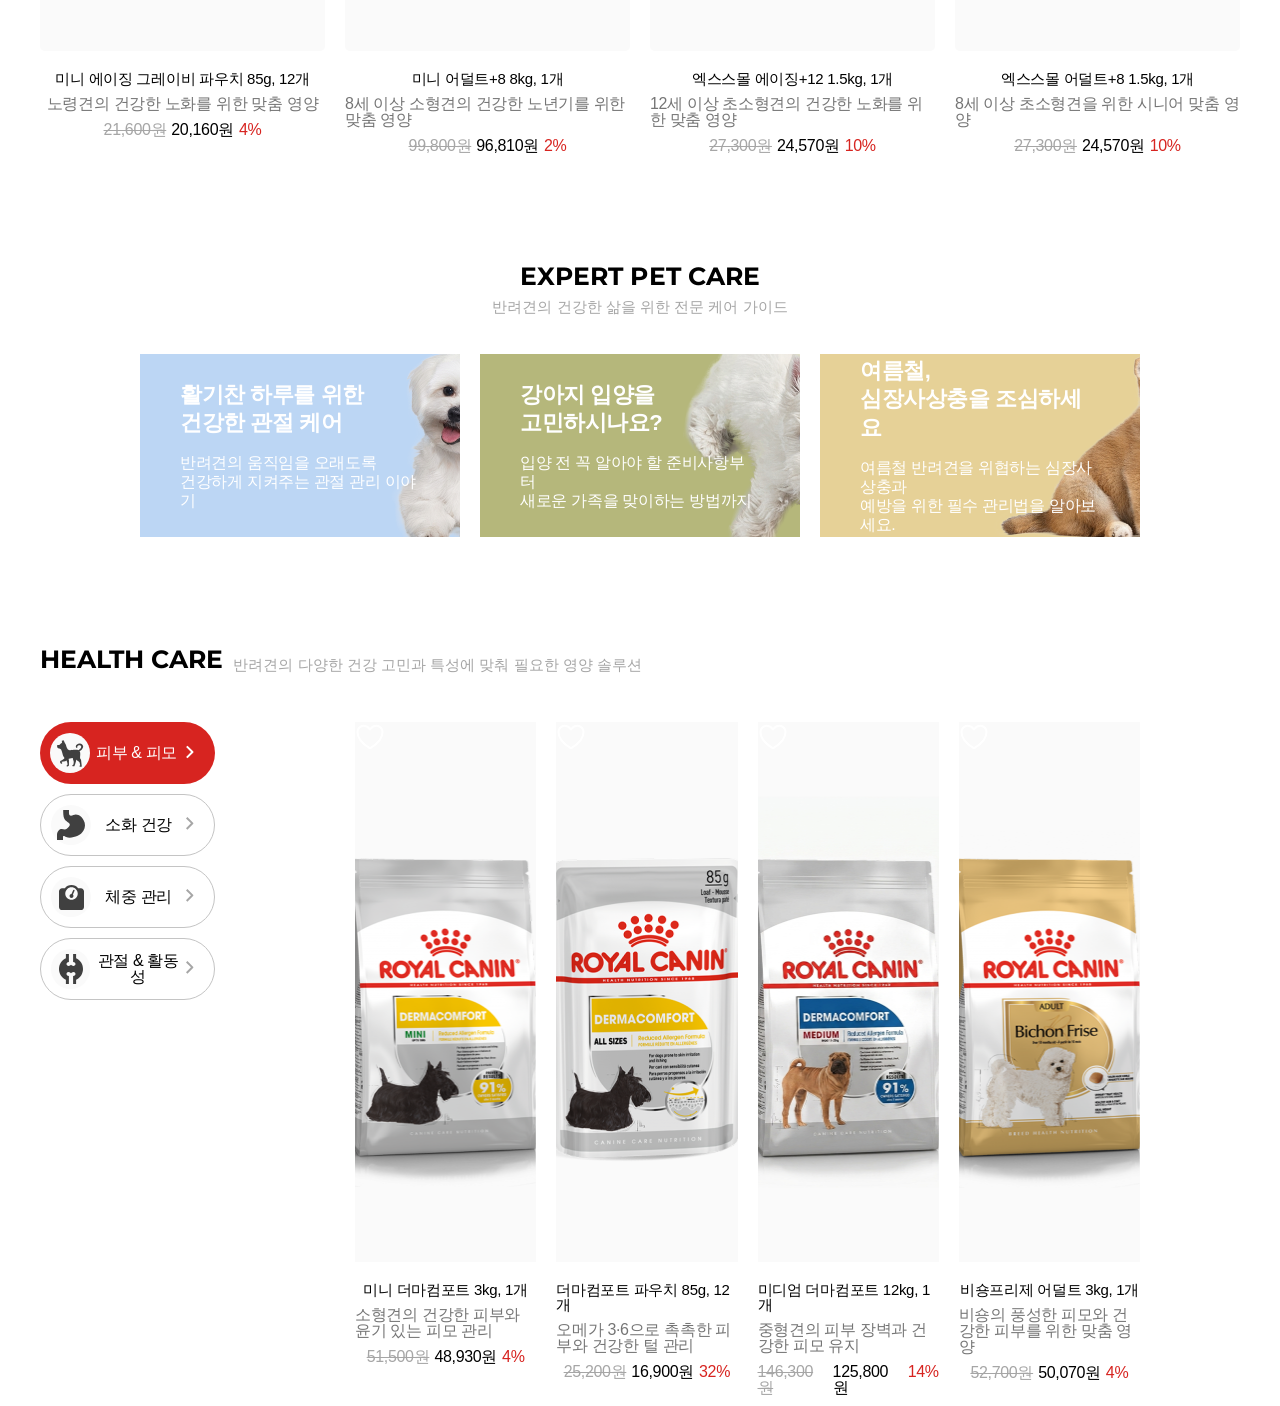
==== commit 15f3a9ff: "헬스부분까지 완료" ====
--- a/dog.html
+++ b/dog.html
@@ -195,7 +195,7 @@
             </div>
             <div class="bottom">
                 <ul class="category">
-                    <li><button type="button">
+                    <li class="active"><button type="button">
                         <span class="thum"><img src="./image/dog_h_1.svg" alt="강아지이미지"></span>
                         <span class="title">피부 & 피모</span>
                         <span class="arrow"><img src="./image/arrow.svg" alt="화살표"></span>
@@ -203,64 +203,64 @@
                     <li><button type="button">
                         <span class="thum"><img src="./image/dog_h_2.svg" alt="강아지이미지"></span>
                         <span class="title">소화 건강</span>
-                        <span class="arrow"><img src="./image/arrow.svg" alt="화살표"></span>
+                        <span class="arrow"><img src="./image/arrow_gray.svg" alt="화살표"></span>
                     </button></li>
                     <li><button type="button">
                         <span class="thum"><img src="./image/dog_h_3.svg" alt="강아지이미지"></span>
                         <span class="title">체중 관리</span>
-                        <span class="arrow"><img src="./image/arrow.svg" alt="화살표"></span>
+                        <span class="arrow"><img src="./image/arrow_gray.svg" alt="화살표"></span>
                     </button></li>
                     <li><button type="button">
                         <span class="thum"><img src="./image/dog_h_4.svg" alt="강아지이미지"></span>
                         <span class="title">관절 & 활동성</span>
-                        <span class="arrow"><img src="./image/arrow.svg" alt="화살표"></span>
+                        <span class="arrow"><img src="./image/arrow_gray.svg" alt="화살표"></span>
                     </button></li>
                 </ul>
-                <ul>
+                <ul class="right">
                     <li class="first"><button type="button"><img src="./image/none_heart.svg" alt="좋아요"></button><a href="#">
                         <div class="thum"></div>
                         <div class="info">
-                            <h3>미니 에이징 그레이비 파우치 85g, 12개</h3>
-                            <p class="sub">노령견의 건강한 노화를 위한 맞춤 영양</p>
-                            <div class="price_sale">
-                                <del>21,600원</del>
-                                <strong>20,160원</strong>
+                            <h3>미니 더마컴포트 3kg, 1개</h3>
+                            <p class="sub">소형견의 건강한 피부와 윤기 있는 피모 관리</p>
+                            <div class="price_sale">
+                                <del>51,500원</del>
+                                <strong>48,930원</strong>
                                 <span class="sale">4%</span>
                             </div>
                         </div>
                     </a></li>
-                    <li class="first"><button type="button"><img src="./image/none_heart.svg" alt="좋아요"></button><a href="#">
-                        <div class="thum"></div>
-                        <div class="info">
-                            <h3>미니 에이징 그레이비 파우치 85g, 12개</h3>
-                            <p class="sub">노령견의 건강한 노화를 위한 맞춤 영양</p>
-                            <div class="price_sale">
-                                <del>21,600원</del>
-                                <strong>20,160원</strong>
-                                <span class="sale">4%</span>
-                            </div>
-                        </div>
-                    </a></li>
-                    <li class="first"><button type="button"><img src="./image/none_heart.svg" alt="좋아요"></button><a href="#">
-                        <div class="thum"></div>
-                        <div class="info">
-                            <h3>미니 에이징 그레이비 파우치 85g, 12개</h3>
-                            <p class="sub">노령견의 건강한 노화를 위한 맞춤 영양</p>
-                            <div class="price_sale">
-                                <del>21,600원</del>
-                                <strong>20,160원</strong>
-                                <span class="sale">4%</span>
-                            </div>
-                        </div>
-                    </a></li>
-                    <li class="first"><button type="button"><img src="./image/none_heart.svg" alt="좋아요"></button><a href="#">
-                        <div class="thum"></div>
-                        <div class="info">
-                            <h3>미니 에이징 그레이비 파우치 85g, 12개</h3>
-                            <p class="sub">노령견의 건강한 노화를 위한 맞춤 영양</p>
-                            <div class="price_sale">
-                                <del>21,600원</del>
-                                <strong>20,160원</strong>
+                    <li class="second"><button type="button"><img src="./image/none_heart.svg" alt="좋아요"></button><a href="#">
+                        <div class="thum"></div>
+                        <div class="info">
+                            <h3>더마컴포트 파우치 85g, 12개</h3>
+                            <p class="sub">오메가 3·6으로 촉촉한 피부와 건강한 털 관리</p>
+                            <div class="price_sale">
+                                <del>25,200원</del>
+                                <strong>16,900원</strong>
+                                <span class="sale">32%</span>
+                            </div>
+                        </div>
+                    </a></li>
+                    <li class="third"><button type="button"><img src="./image/none_heart.svg" alt="좋아요"></button><a href="#">
+                        <div class="thum"></div>
+                        <div class="info">
+                            <h3>미디엄 더마컴포트 12kg, 1개</h3>
+                            <p class="sub">중형견의 피부 장벽과 건강한 피모 유지</p>
+                            <div class="price_sale">
+                                <del>146,300원</del>
+                                <strong>125,800원</strong>
+                                <span class="sale">14%</span>
+                            </div>
+                        </div>
+                    </a></li>
+                    <li class="forth"><button type="button"><img src="./image/none_heart.svg" alt="좋아요"></button><a href="#">
+                        <div class="thum"></div>
+                        <div class="info">
+                            <h3>비숑프리제 어덜트 3kg, 1개</h3>
+                            <p class="sub">비숑의 풍성한 피모와 건강한 피부를 위한 맞춤 영양</p>
+                            <div class="price_sale">
+                                <del>52,700원</del>
+                                <strong>50,070원</strong>
                                 <span class="sale">4%</span>
                             </div>
                         </div>
--- a/styles/index.css
+++ b/styles/index.css
@@ -334,4 +334,102 @@
 main .banner ul .third {
     background: url(../image/banner_3.png) no-repeat center center;
     background-size: cover;
-}+}
+/* 헬스시작 */
+main .health {
+    padding: 50px 40px;
+}
+main .health .top {
+    display: flex; gap: 10px;
+    margin-bottom: 40px; align-items: center;
+}
+main .health .top h2 {
+    padding-bottom: 10px;
+    font-family: 'Montserrat'; font-weight: 700;
+    font-size: 1.563em; letter-spacing: 0.02px;
+}
+main .health .top p {
+    color: #A6A6A6; font-size: 0.938em;
+    letter-spacing: 0.02px;
+}
+main .health .bottom {
+    display: flex; gap: 40px;
+}
+main .health .bottom .category {
+    display: flex; flex-flow: column; gap: 10px;
+}
+main .health .bottom .category li {
+    width: 175px; background: #fff;
+    height: 62px;  border-radius: 50px;;
+    padding: 10px 20px 10px 10px; border: 1px solid #C4C4C4;
+}
+main .health .bottom .category .active {
+    width: 175px; background: #D72420;
+    height: 62px;  border-radius: 50px;
+    padding: 10px 20px 10px 10px; border: none;
+}
+main .health .bottom .category .active * {color: #fff;}
+main .health .bottom .category li button {
+    align-items: center;
+    display: flex; justify-content: space-between;
+    width: 100%; height: 100%;
+}
+main .health .bottom .category li button .thum {
+    background: #FAFAFA; width: 40px; height: 40px;
+    border-radius: 50%; display: flex;
+    justify-content: center;
+    align-items: center;
+}
+main .health .bottom .category li button .title {}
+main .health .bottom .category li button .arrow {}
+main .health .bottom .right {
+    display: flex; gap: 20px;
+    padding: 0 100px; height: 634px;
+    width: 100%;
+}
+main .health .bottom .right li {
+    flex: 1; position: relative; 
+    display: flex; flex-flow: column;
+    justify-content: flex-start;
+}
+main .health .bottom .right li button {
+    position: absolute;
+}
+main .health .bottom .right li button img {}
+main .health .bottom .right li a {}
+main .health .bottom .right li a .thum {
+    height: 540px; margin-bottom: 20px;
+}
+main .health .bottom .right li a .info {
+    display: flex; flex-flow: column;
+    justify-content: center; align-items: center;
+    gap: 10px;
+}
+main .health .bottom .right li a .info h3 {
+    font-weight: 500; font-size: 0.938em;
+}
+main .health .bottom .right li a .info .sub {
+    color: #757575;
+}
+main .health .bottom .right li a .info .price_sale {display: flex; gap: 5px;}
+main .health .bottom .right li a .info .price_sale del {
+    color: #A6A6A6; font-weight: 300;
+}
+main .health .bottom .right li a .info .price_sale strong {}
+main .health .bottom .right li a .info .price_sale .sale {color: #D72420;}
+main .health .bottom .right .first a .thum {
+    background: url(../image/health_1.png) no-repeat center center;
+    background-size: cover;
+}
+main .health .bottom .right .second a .thum {
+    background: url(../image/health_2.png) no-repeat center center;
+    background-size: cover;
+}
+main .health .bottom .right .third a .thum {
+    background: url(../image/health_3.png) no-repeat center center;
+    background-size: cover;
+}
+main .health .bottom .right .forth a .thum {
+    background: url(../image/health_4.png) no-repeat center center;
+    background-size: cover;
+}
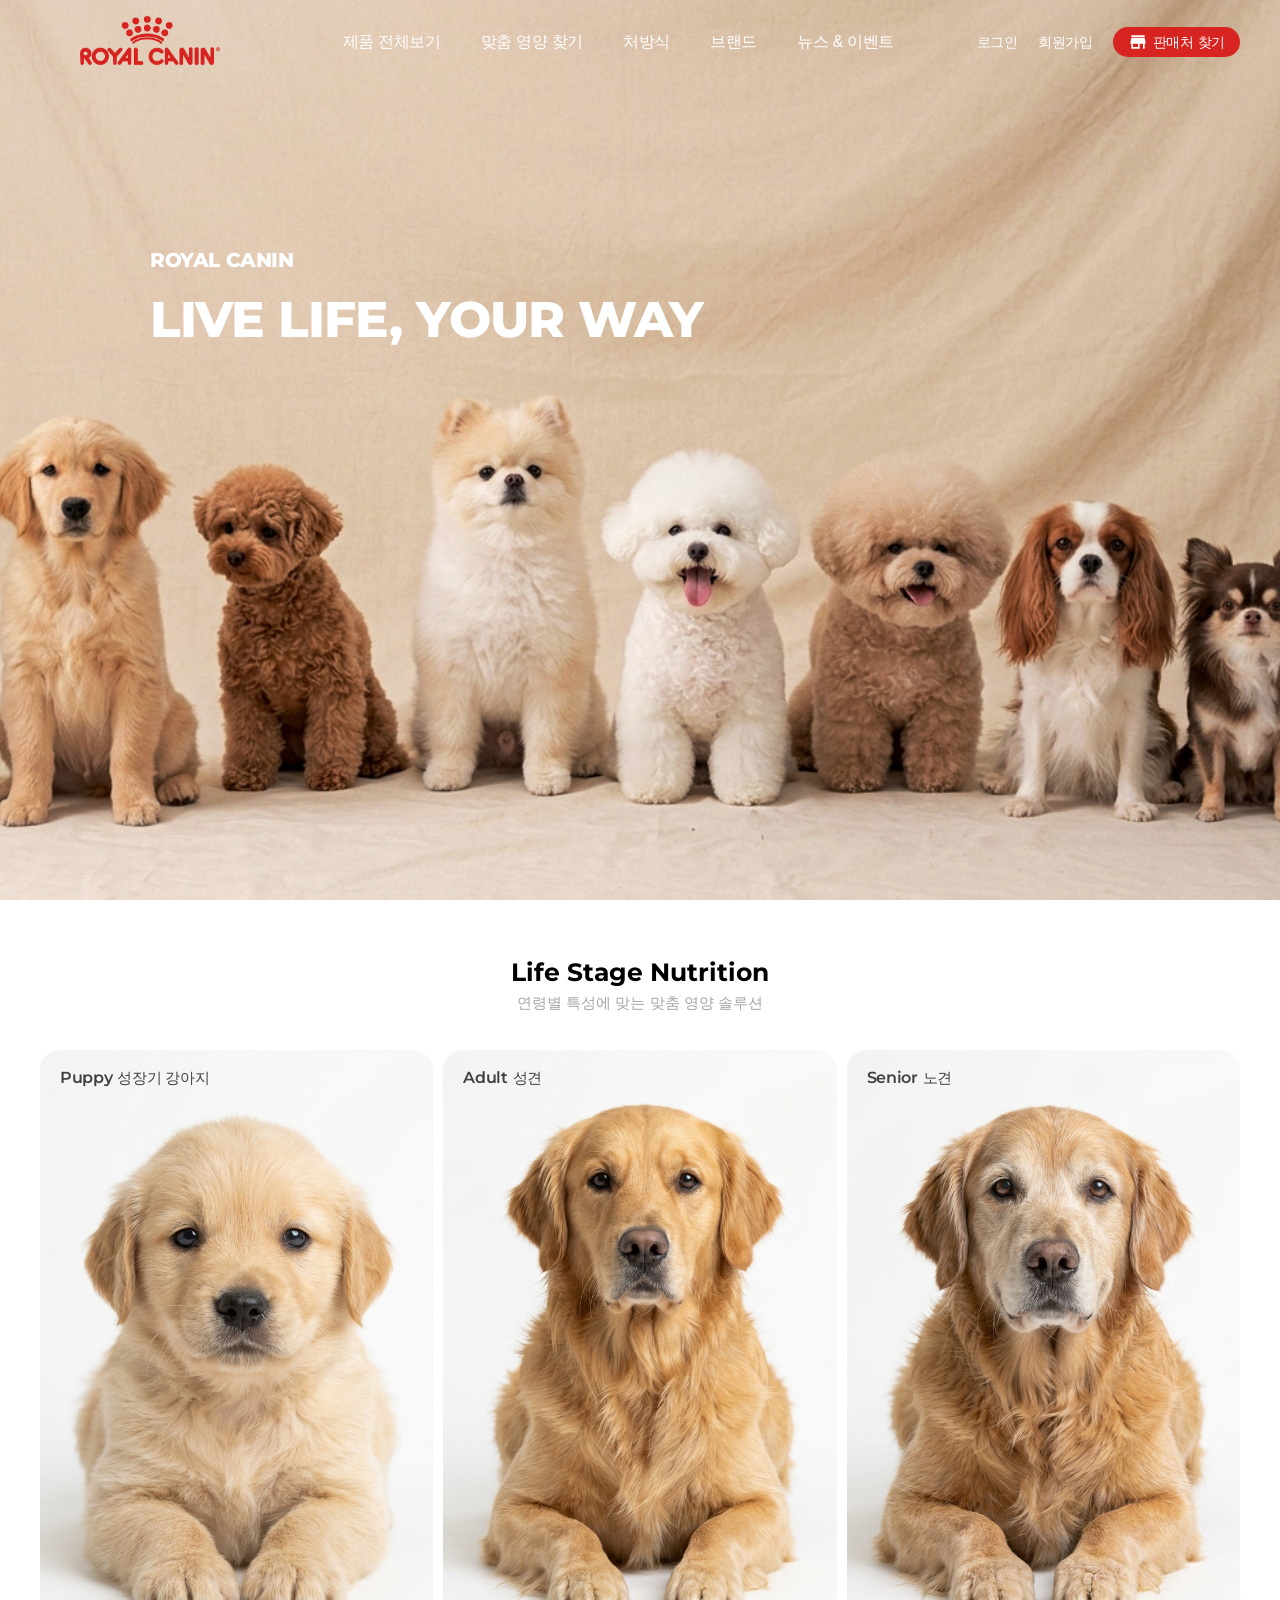
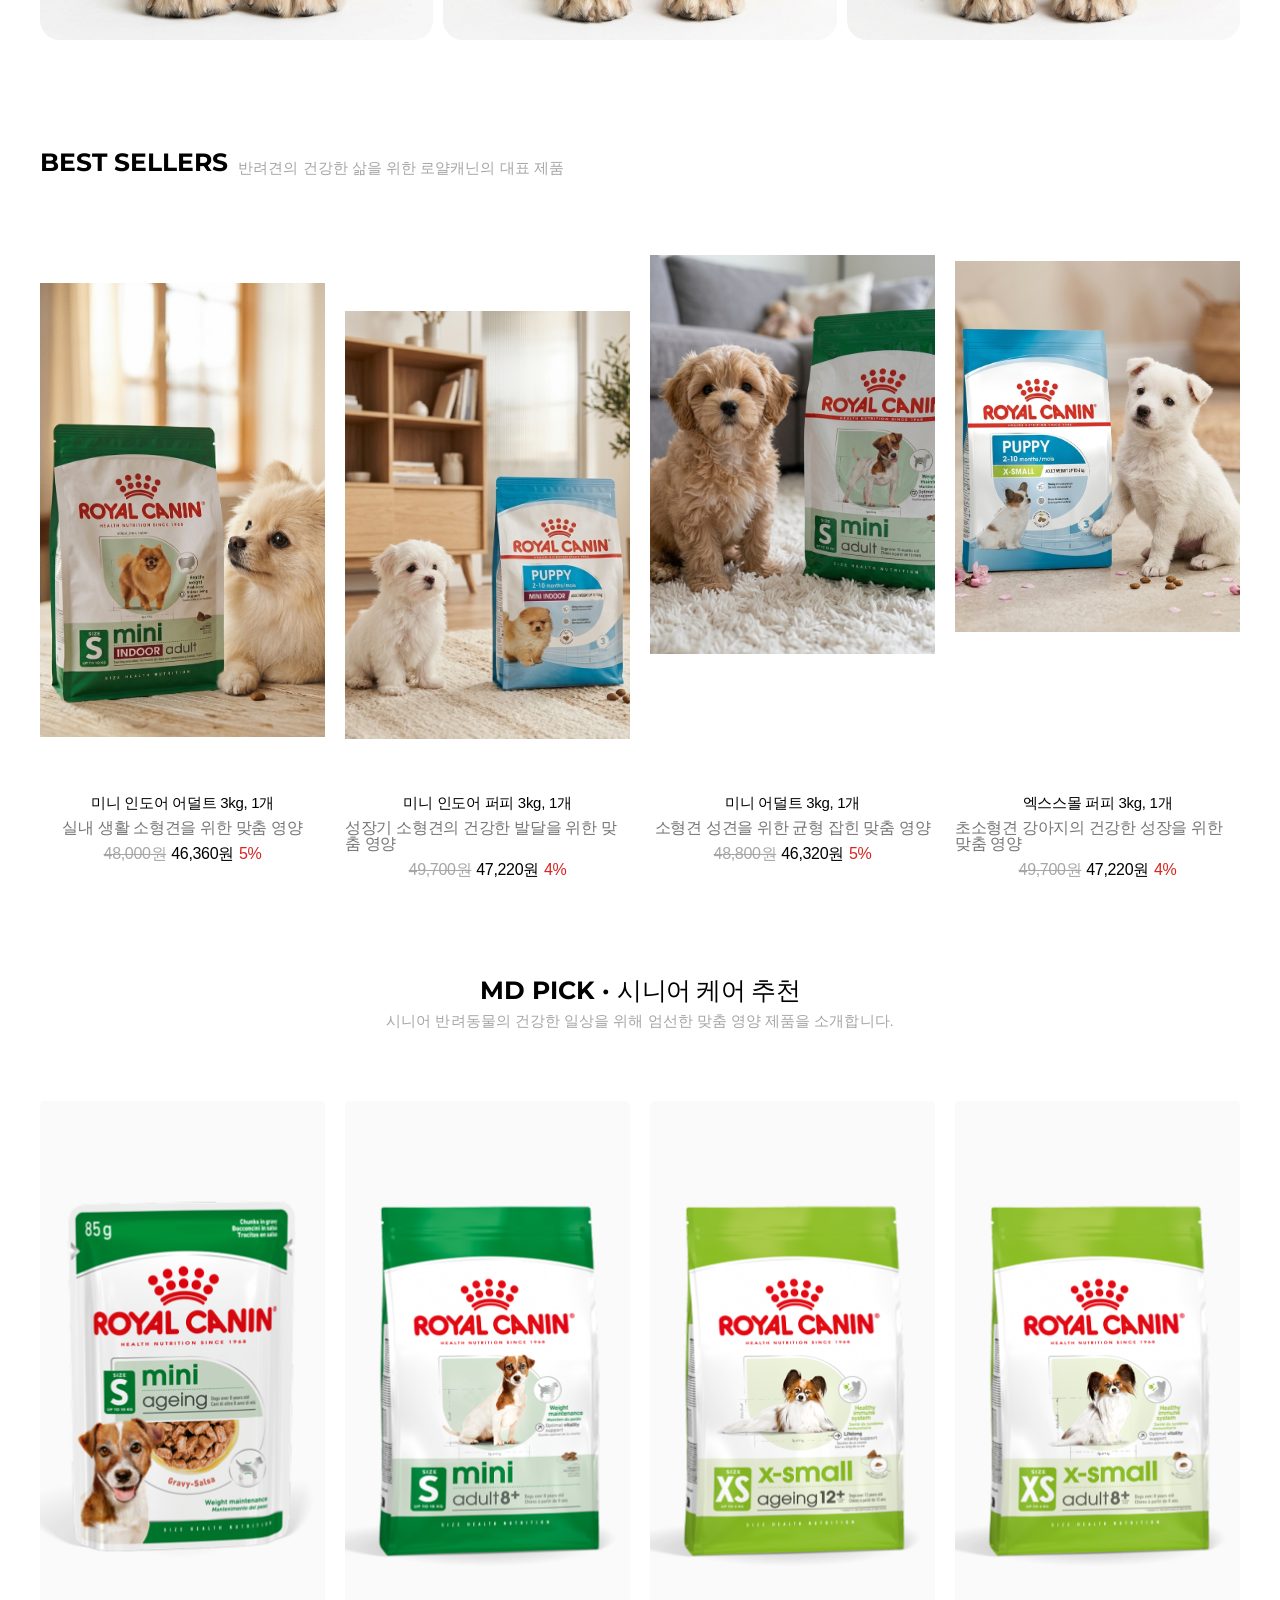
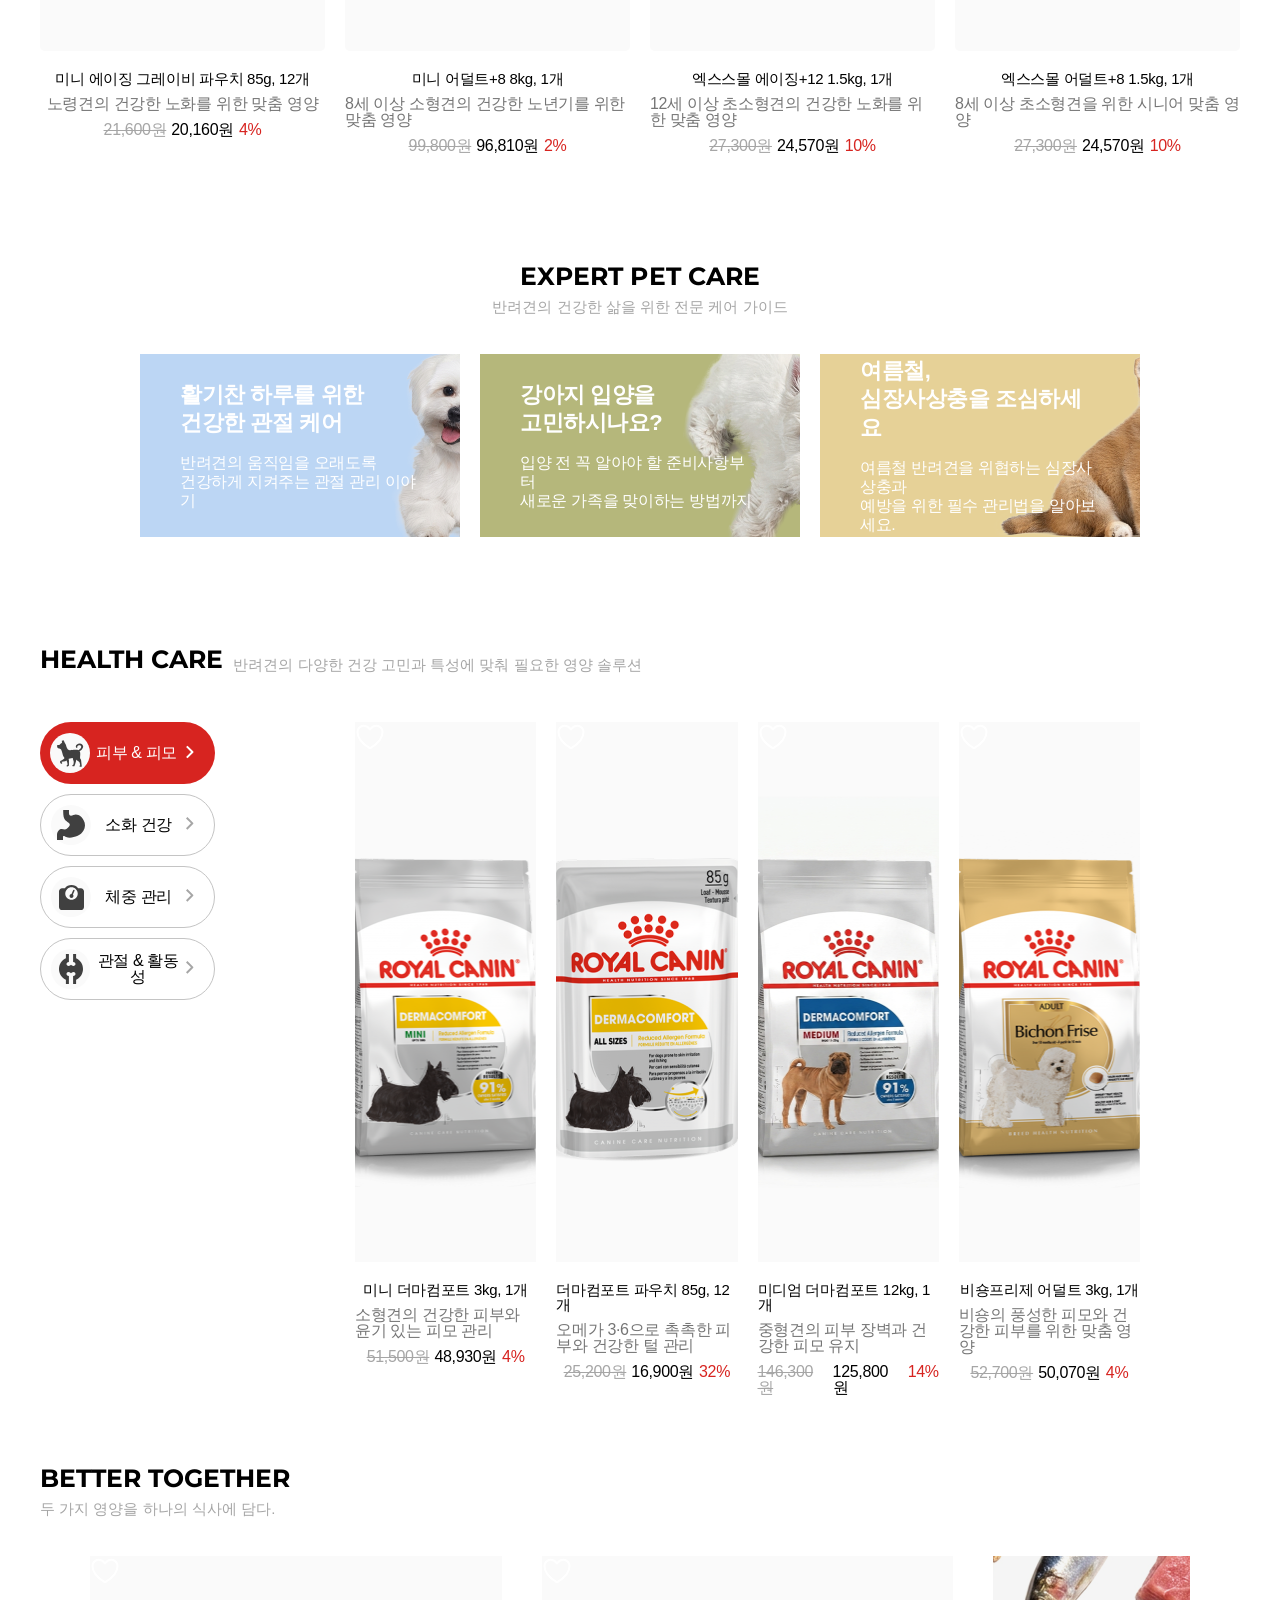
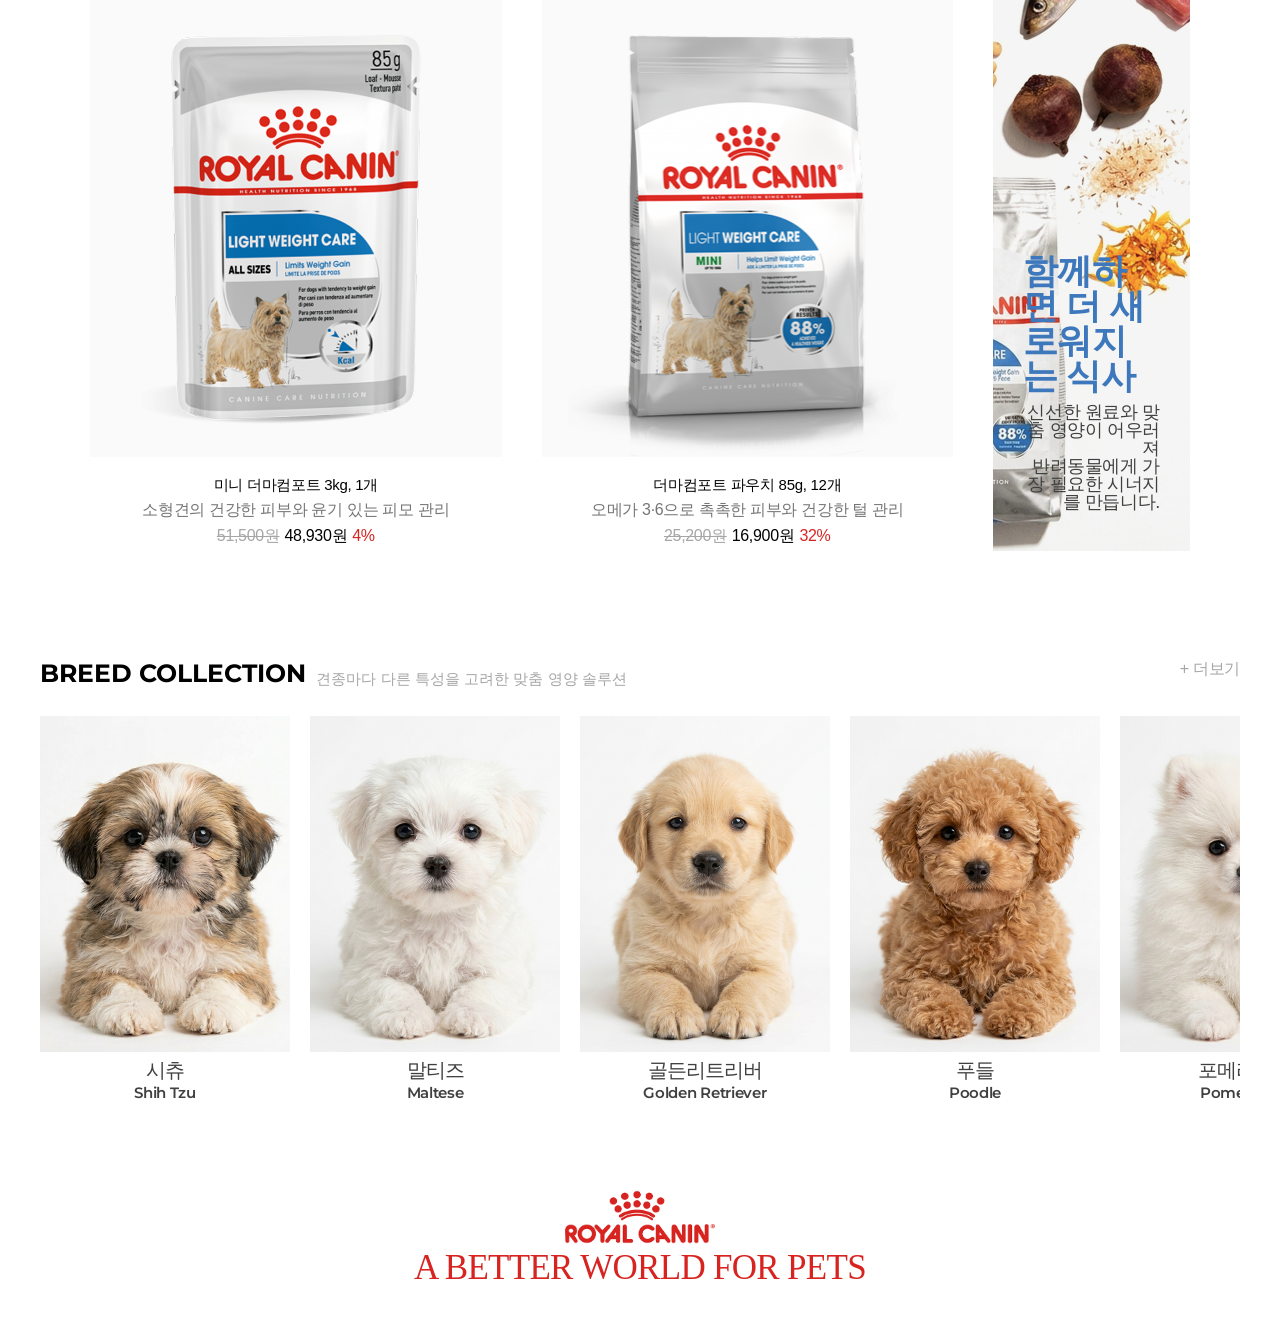
==== commit 76b4ae5c: "푸터 시작" ====
--- a/dog.html
+++ b/dog.html
@@ -12,6 +12,8 @@
     <link rel="preconnect" href="https://fonts.googleapis.com">
     <link rel="preconnect" href="https://fonts.gstatic.com" crossorigin>
     <link href="https://fonts.googleapis.com/css2?family=Montserrat:ital,wght@0,100..900;1,100..900&display=swap" rel="stylesheet">
+    <script src="https://cdn.jsdelivr.net/npm/swiper@11/swiper-bundle.min.js"></script>
+    <script src="./script/index.js" defer></script>
 </head>
 <body>
     <header>
@@ -268,6 +270,162 @@
                 </ul>
             </div>
         </section>
+        <section class="banner_2">
+            <div class="top">
+                <h2>BETTER TOGETHER</h2>
+                <p>두 가지 영양을 하나의 식사에 담다. </p>
+            </div>
+            <div class="bottom">
+                <ul>
+                    <li class="first"><button type="button"><img src="./image/none_heart.svg" alt="좋아요"></button><a href="#">
+                        <div class="thum"></div>
+                        <div class="info">
+                            <h3>미니 더마컴포트 3kg, 1개</h3>
+                            <p class="sub">소형견의 건강한 피부와 윤기 있는 피모 관리</p>
+                            <div class="price_sale">
+                                <del>51,500원</del>
+                                <strong>48,930원</strong>
+                                <span class="sale">4%</span>
+                            </div>
+                        </div>
+                    </a></li>
+                    <li class="second"><button type="button"><img src="./image/none_heart.svg" alt="좋아요"></button><a href="#">
+                        <div class="thum"></div>
+                        <div class="info">
+                            <h3>더마컴포트 파우치 85g, 12개</h3>
+                            <p class="sub">오메가 3·6으로 촉촉한 피부와 건강한 털 관리</p>
+                            <div class="price_sale">
+                                <del>25,200원</del>
+                                <strong>16,900원</strong>
+                                <span class="sale">32%</span>
+                            </div>
+                        </div>
+                    </a></li>
+                </ul>
+                <div class="thum">
+                    <h3>함께하면 더 새로워지는 식사</h3>
+                    <p>신선한 원료와 맞춤 영양이 어우러져<br>반려동물에게 가장 필요한 시너지를 만듭니다.</p>
+                </div>
+            </div>
+        </section>
+        <section class="breed">
+            <div class="top">
+                <div class="left">
+                    <h2>BREED COLLECTION</h2>
+                    <p>견종마다 다른 특성을 고려한 맞춤 영양 솔루션</p>
+                </div>
+                <p class="more">+ 더보기</p>
+            </div>
+            <div class="breed_slide swiper">
+                <ul class="swiper-wrapper">
+                    <li class="swiper-slide">
+                        <a href="#">
+                            <div class="thum"><img src="./image/dog_1.png" alt="시츄"></div>
+                            <div class="info">
+                                <h3>시츄</h3>
+                                <p>Shih Tzu</p>
+                            </div>
+                        </a>
+                    </li>
+                    <li class="swiper-slide">
+                        <a href="#">
+                            <div class="thum"><img src="./image/dog_2.png" alt="말티즈"></div>
+                            <div class="info">
+                                <h3>말티즈</h3>
+                                <p>Maltese</p>
+                            </div>
+                        </a>
+                    </li>
+                    <li class="swiper-slide">
+                        <a href="#">
+                            <div class="thum"><img src="./image/dog_3.png" alt="골든리트리버"></div>
+                            <div class="info">
+                                <h3>골든리트리버</h3>
+                                <p>Golden Retriever</p>
+                            </div>
+                        </a>
+                    </li>
+                    <li class="swiper-slide">
+                        <a href="#">
+                            <div class="thum"><img src="./image/dog_4.png" alt="푸들"></div>
+                            <div class="info">
+                                <h3>푸들</h3>
+                                <p>Poodle</p>
+                            </div>
+                        </a>
+                    </li>
+                    <li class="swiper-slide">
+                        <a href="#">
+                            <div class="thum"><img src="./image/dog_5.png" alt="포메라니안"></div>
+                            <div class="info">
+                                <h3>포메라니안</h3>
+                                <p>Pomeranian</p>
+                            </div>
+                        </a>
+                    </li>
+                    <li class="swiper-slide">
+                        <a href="#">
+                            <div class="thum"><img src="./image/dog_6.png" alt="요크셔테리어"></div>
+                            <div class="info">
+                                <h3>요크셔테리어</h3>
+                                <p>Yorkshire Terrier</p>
+                            </div>
+                        </a>
+                    </li>
+                    <li class="swiper-slide">
+                        <a href="#">
+                            <div class="thum"><img src="./image/dog_7.png" alt="치와와"></div>
+                            <div class="info">
+                                <h3>치와와</h3>
+                                <p>Chihuahua</p>
+                            </div>
+                        </a>
+                    </li>
+                    <li class="swiper-slide">
+                        <a href="#">
+                            <div class="thum"><img src="./image/dog_8.png" alt="닥스훈트"></div>
+                            <div class="info">
+                                <h3>닥스훈트</h3>
+                                <p>Dachshund</p>
+                            </div>
+                        </a>
+                    </li>
+                    <li class="swiper-slide">
+                        <a href="#">
+                            <div class="thum"><img src="./image/dog_9.png" alt="달마시안"></div>
+                            <div class="info">
+                                <h3>달마시안</h3>
+                                <p>Dalmatian</p>
+                            </div>
+                        </a>
+                    </li>
+                    <li class="swiper-slide">
+                        <a href="#">
+                            <div class="thum"><img src="./image/dog_10.png" alt="로트바일러"></div>
+                            <div class="info">
+                                <h3>로트바일러</h3>
+                                <p>Rottweiler</p>
+                            </div>
+                        </a>
+                    </li>
+                    <li class="swiper-slide">
+                        <a href="#">
+                            <div class="thum"><img src="./image/dog_11.png" alt="비글"></div>
+                            <div class="info">
+                                <h3>비글</h3>
+                                <p>Beagle</p>
+                            </div>
+                        </a>
+                    </li>
+                </ul>
+            </div>
+        </section>
+        <section class="last">
+            <div class="slogan">
+                <h2><img src="./image/logo.png" alt="로얄캐닌로고"></h2>
+                <p>A BETTER WORLD FOR PETS</p>
+            </div>
+        </section>
     </main>
 </body>
 </html>
--- a/styles/index.css
+++ b/styles/index.css
@@ -433,3 +433,139 @@
     background: url(../image/health_4.png) no-repeat center center;
     background-size: cover;
 }
+/* 두번째배너 시작 */
+main .banner_2 {
+    padding: 60px 40px;
+}
+main .banner_2 .top {padding-bottom: 40px;}
+main .banner_2 .top h2 {
+    padding-bottom: 10px;
+    font-family: 'Montserrat'; font-weight: 700;
+    font-size: 1.563em; letter-spacing: 0.02px;
+}
+main .banner_2 .top p {
+    color: #A6A6A6; font-size: 0.938em;
+    letter-spacing: 0.02px;
+}
+main .banner_2 .bottom {
+    display: flex; padding: 0 50px;
+    gap: 40px;
+}
+main .banner_2 .bottom ul {
+    display: flex; gap: 40px;
+}
+main .banner_2 .bottom ul li {
+    height: 595px; flex:1;
+    width: 411.5px;
+}
+main .banner_2 .bottom ul li button {
+    position: absolute;
+}
+main .banner_2 .bottom ul li button img {}
+main .banner_2 .bottom ul li a {}
+main .banner_2 .bottom ul li a .thum {
+    height: 501px; margin-bottom: 20px;
+}
+main .banner_2 .bottom ul li a .info {
+    display: flex; flex-flow: column;
+    justify-content: center; align-items: center;
+    gap: 10px;
+}
+main .banner_2 .bottom ul li a .info h3 {
+    font-weight: 500; font-size: 0.938em;
+}
+main .banner_2 .bottom ul li a .info p {
+    color: #757575;
+}
+main .banner_2 .bottom ul li a .info .price_sale {display: flex; gap: 5px;}
+main .banner_2 .bottom ul li a .info .price_sale del {color: #A6A6A6; font-weight: 300;}
+main .banner_2 .bottom ul li a .info .price_sale strong {}
+main .banner_2 .bottom ul li a .info .price_sale .sale {color: #D72420;}
+main .banner_2 .bottom ul .first a .thum {
+    background: url(../image/banner2_1.png) no-repeat center center;
+    background-size: cover;
+}
+main .banner_2 .bottom ul .second a .thum {
+    background: url(../image/banner2_2.png) no-repeat center center;
+    background-size: cover;
+}
+main .banner_2 .bottom > .thum {
+    background: url(../image/banner2.png) no-repeat center center;
+    background-size: cover; padding: 40px 30px; gap: 10px;
+    width: 817px; height: 595px; justify-content: flex-end; 
+    display: flex; flex-flow: column; align-items: flex-end;
+}
+main .banner_2 .bottom > .thum h3 {
+    font-size: 2.188em; font-weight: 700;
+    color: #3E78BC;
+}
+main .banner_2 .bottom > .thum p {
+    text-align: right; font-size: 1.125em;
+    font-weight: 200; color: #404040;
+}
+/* 브리드 시작 */
+main .breed {
+    padding: 50px 40px;
+}
+main .breed .top {
+    display: flex; justify-content: space-between;
+    padding-bottom: 20px;
+}
+main .breed .top .left {
+    display: flex; gap: 10px;
+    align-items: center;
+}
+main .breed .top .left h2 {
+    padding-bottom: 10px;
+    font-family: 'Montserrat'; font-weight: 700;
+    font-size: 1.563em; letter-spacing: 0.02px;
+}
+main .breed .top .left p {
+    color: #A6A6A6; font-size: 0.938em;
+    letter-spacing: 0.02px;
+}
+main .breed .top .more {color: #A6A6A6;}
+main .breed .swiper {overflow: hidden;}
+main .breed .swiper-wrapper {
+    display: flex; 
+}
+main .breed .swiper-slide {flex-shrink: 0;}
+main .breed .swiper-slide a {
+    display: flex; flex-flow: column;
+    gap: 5px;
+}
+main .breed .swiper-slide a .thum {
+    width: 250px;
+}
+main .breed .swiper-slide a .thum img {
+    width: 100%;
+}
+main .breed .swiper-slide a .info {
+    display: flex; justify-content: center;
+    gap: 5px; flex-flow: column; align-items: center;
+}
+main .breed .swiper-slide a .info * {color: #404040;}
+main .breed .swiper-slide a .info h3 {
+    font-size: 1.25em; letter-spacing: -0.05em;
+}
+main .breed .swiper-slide a .info p {
+    font-family: 'Montserrat'; font-weight: 600;
+    font-size: 0.938em;
+}
+/* 슬로건 시작 */
+main .last {
+    padding: 40px 50px;
+}
+main .last .slogan {
+    display: flex; flex-flow: column;
+    justify-content: center; align-items: center;
+    gap: 10px;
+}
+main .last .slogan h2 {
+    width: 150px; height: 50px;
+}
+main .last .slogan h2 img {width: 100%;}
+main .last .slogan p {
+    font-family: 'Cafe24 Ssurround'; font-size: 2.188em;
+    color: #D72420;
+}
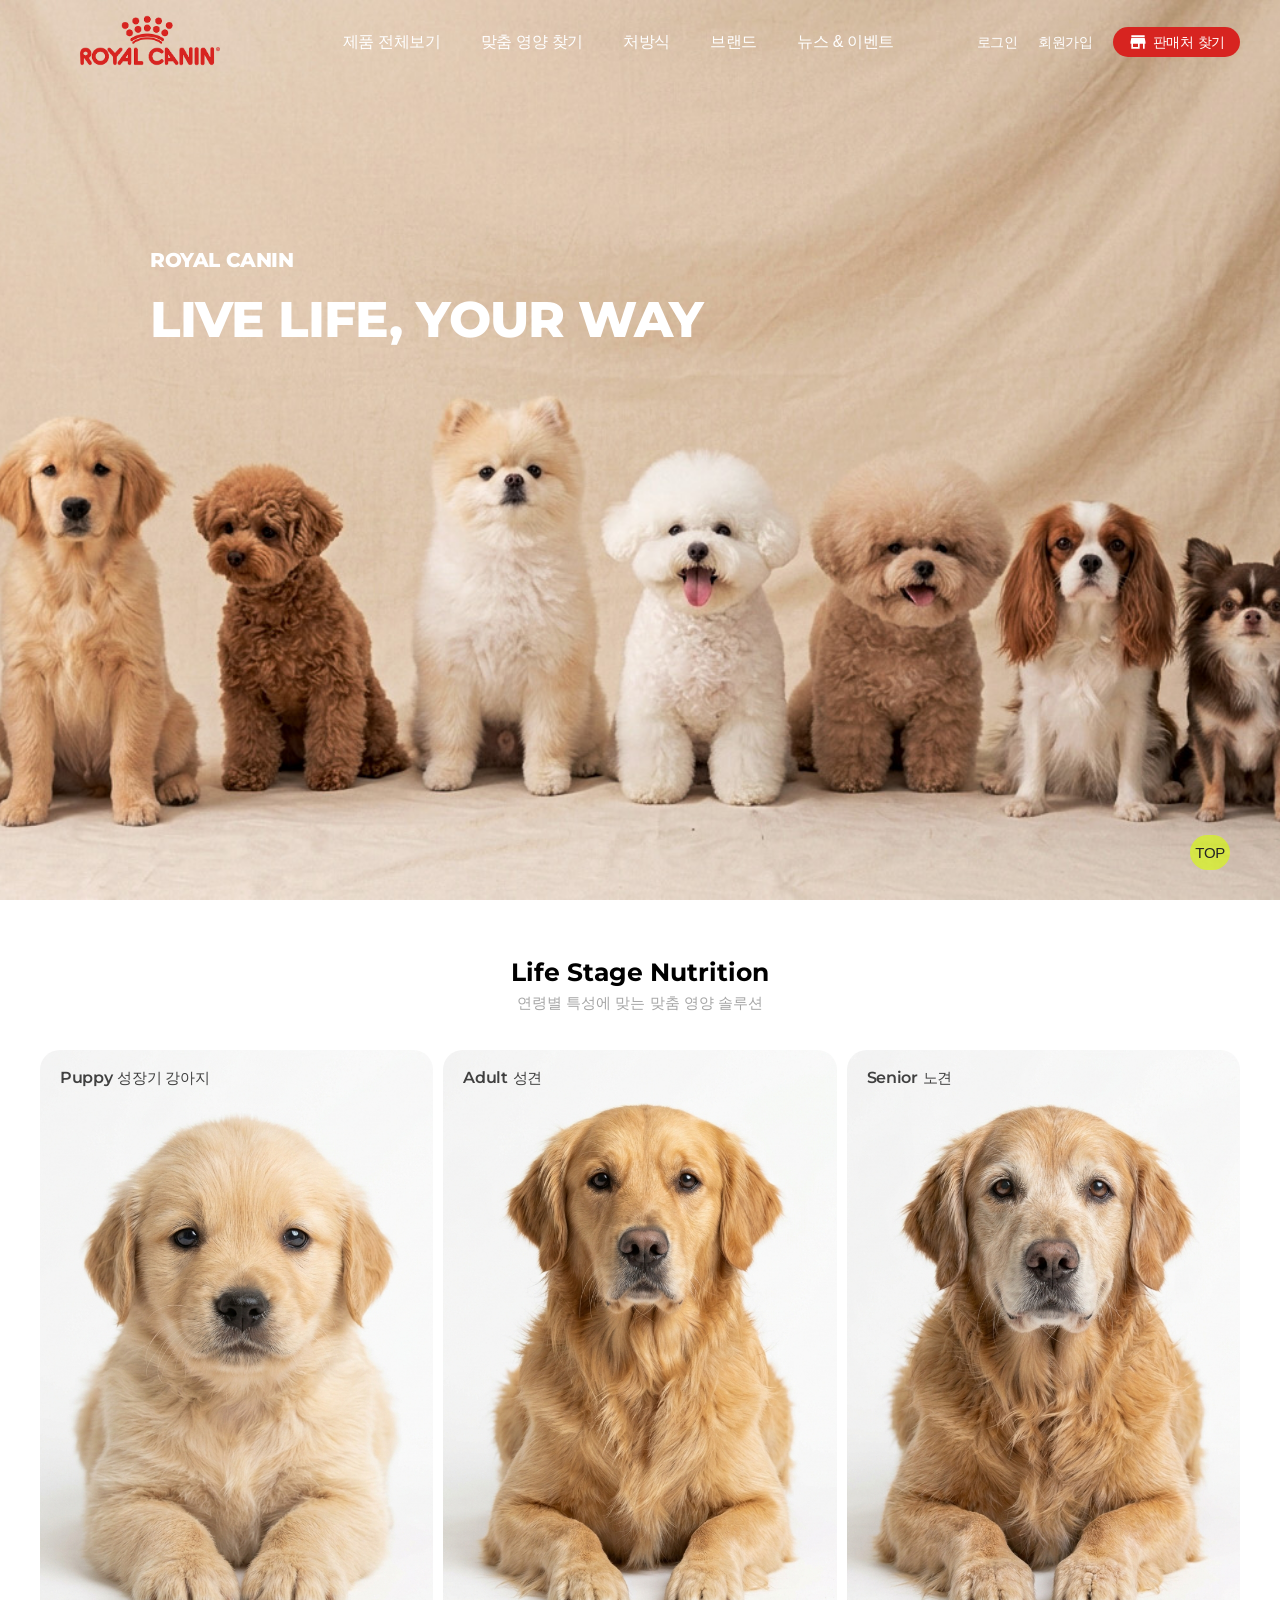
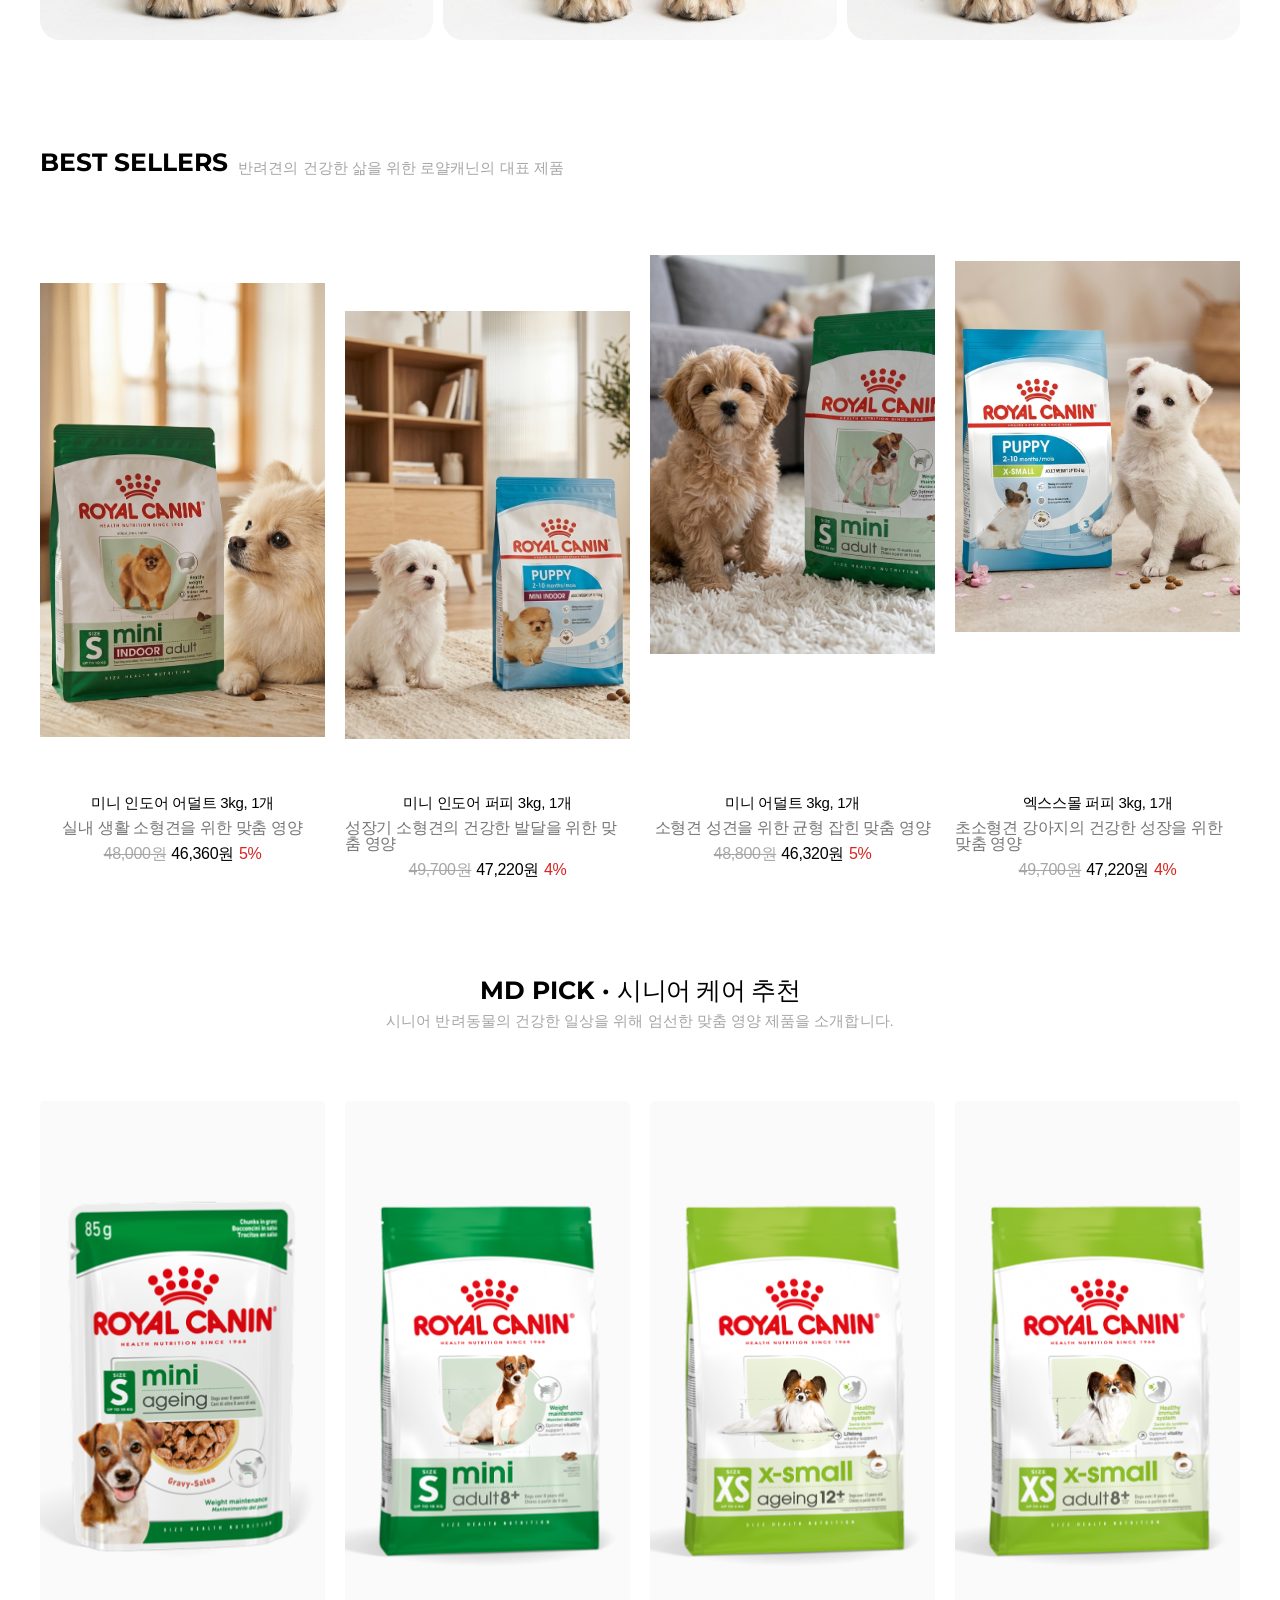
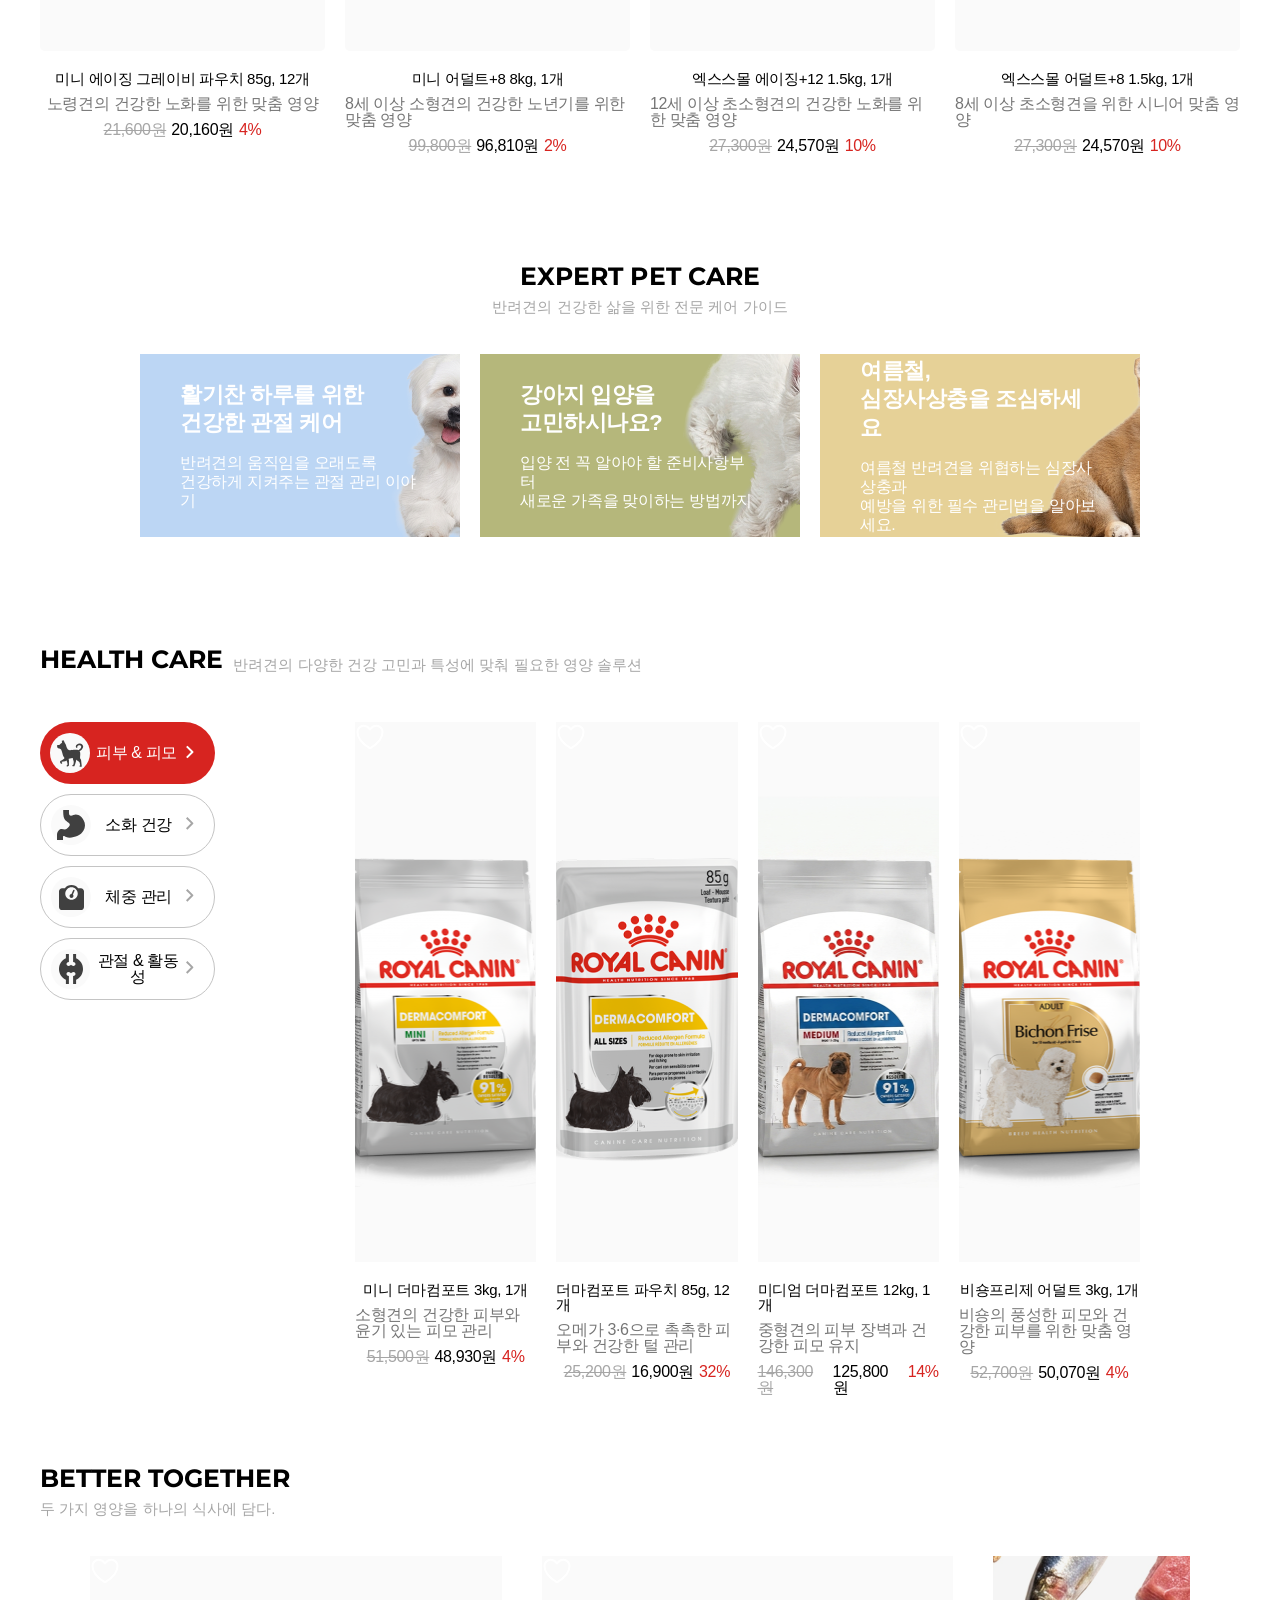
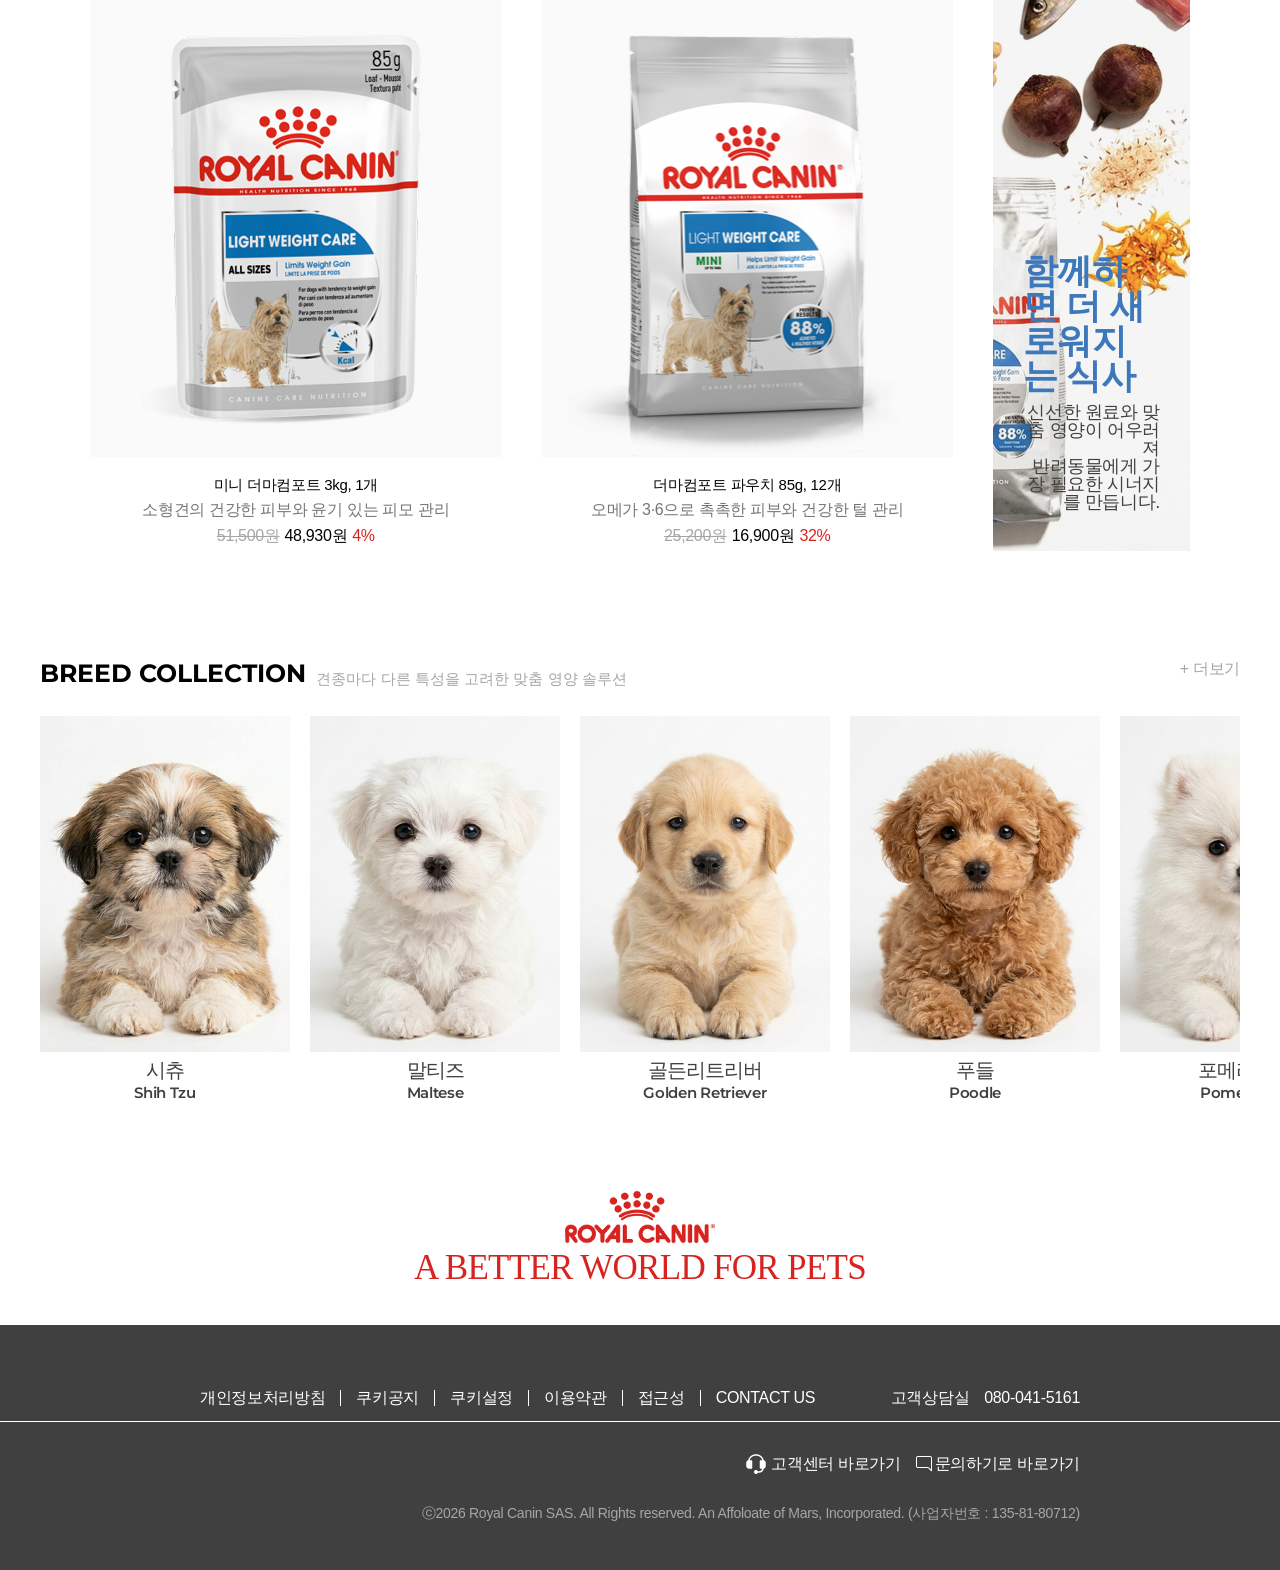
==== commit 6ad1749d: "강아지 완료 고양이 시작" ====
--- a/dog.html
+++ b/dog.html
@@ -427,5 +427,31 @@
             </div>
         </section>
     </main>
+    <footer>
+        <div class="f_top">
+            <ul class="left">
+                <li><a href="#">개인정보처리방침</a></li>
+                <li><a href="#">쿠키공지</a></li>
+                <li><a href="#">쿠키설정</a></li>
+                <li><a href="#">이용약관</a></li>
+                <li><a href="#">접근성</a></li>
+                <li><a href="#">CONTACT US</a></li>
+            </ul>
+            <div class="right">
+                <p>고객상담실</p>
+                <a href="tel:0800415161">080-041-5161</a>
+            </div>
+        </div>
+        <div class="middle">
+            <a href="#">
+                <img src="./image/inquiry.svg" alt="문의"><p>고객센터 바로가기</p>
+            </a>
+            <a href="#">
+                <img src="./image/headset.svg" alt="헤드셋"><p>문의하기로 바로가기</p>
+            </a>
+        </div>
+        <p class="bottom">ⓒ2026 Royal Canin SAS. All Rights reserved. An Affoloate of Mars, Incorporated. (사업자번호 : 135-81-80712)</p>
+    </footer>
+    <button class="top_btn">TOP</button>
 </body>
 </html>
--- a/styles/index.css
+++ b/styles/index.css
@@ -52,7 +52,18 @@
 /* 헤더 시작 */
 header {
     width: 100%; position: fixed;
-    z-index: 999;
+    z-index: 999; transition: 0.3s;
+    top: 0; left: 0;
+}
+header.scrolled {
+    background: rgba(255,255,255,0.9);
+    backdrop-filter: blur(10px);
+}
+header.scrolled nav * {
+    color: #000;
+}
+header.scrolled .store a {
+    color: #fff;
 }
 header nav {
     padding: 10px 40px;
@@ -69,7 +80,7 @@
 }
 header nav .gnb li {}
 header nav .gnb li a {
-    font-size: 1em; font-weight: 100;
+    font-size: 1em; font-weight: 400;
 }
 header nav .right {
     display: flex; gap: 20px;
@@ -78,7 +89,7 @@
 }
 header nav .right li {}
 header nav .right li a {
-    font-size: 0.875em; font-weight: 100;
+    font-size: 0.875em; font-weight: 400;
 }
 header nav .right .store {
     background: #D72420; padding: 5px 15px;
@@ -501,7 +512,7 @@
 }
 main .banner_2 .bottom > .thum p {
     text-align: right; font-size: 1.125em;
-    font-weight: 200; color: #404040;
+    font-weight: 300; color: #404040;
 }
 /* 브리드 시작 */
 main .breed {
@@ -568,4 +579,48 @@
 main .last .slogan p {
     font-family: 'Cafe24 Ssurround'; font-size: 2.188em;
     color: #D72420;
+}
+/* 푸터시작 */
+footer {
+    padding: 50px 0; background: #404040;
+    display: flex; flex-flow: column;
+    gap: 15px;
+}
+footer .f_top {
+    padding: 15px 200px; border-bottom: 1px solid #fff;
+    display: flex; justify-content: space-between;
+}
+footer .f_top * {color: #FFFFFF;}
+footer .f_top .left {
+    display: flex; gap: 15px;
+}
+footer .f_top .left li {
+    border-right: 1px solid #fff; padding-right: 15px;
+}
+footer .f_top .left li:nth-child(6) {border: none; padding: none;}
+footer .f_top .right {
+    display: flex; gap: 15px;
+}
+footer .f_top .right p {}
+footer .f_top .right a {}
+footer .middle {
+    padding: 15px 200px; display: flex;
+    justify-content: flex-end; gap: 15px;
+}
+footer .middle a {
+    display: flex; justify-content: center; align-items: center;
+    gap: 3px;
+}
+footer .middle a img {}
+footer .middle a p {
+    color: #FFFFFF;
+}
+footer .bottom {
+    padding: 0 200px; color: #A6A6A6;
+    font-size: 0.875em; text-align: end;
+}
+.top_btn {
+    position: fixed; background-color: rgba(215,255,0,0.6);
+    bottom: 30px; right: 50px; color: #242424;
+    font-size: 0.938em; padding: 10px 5px; border-radius: 100px;
 }
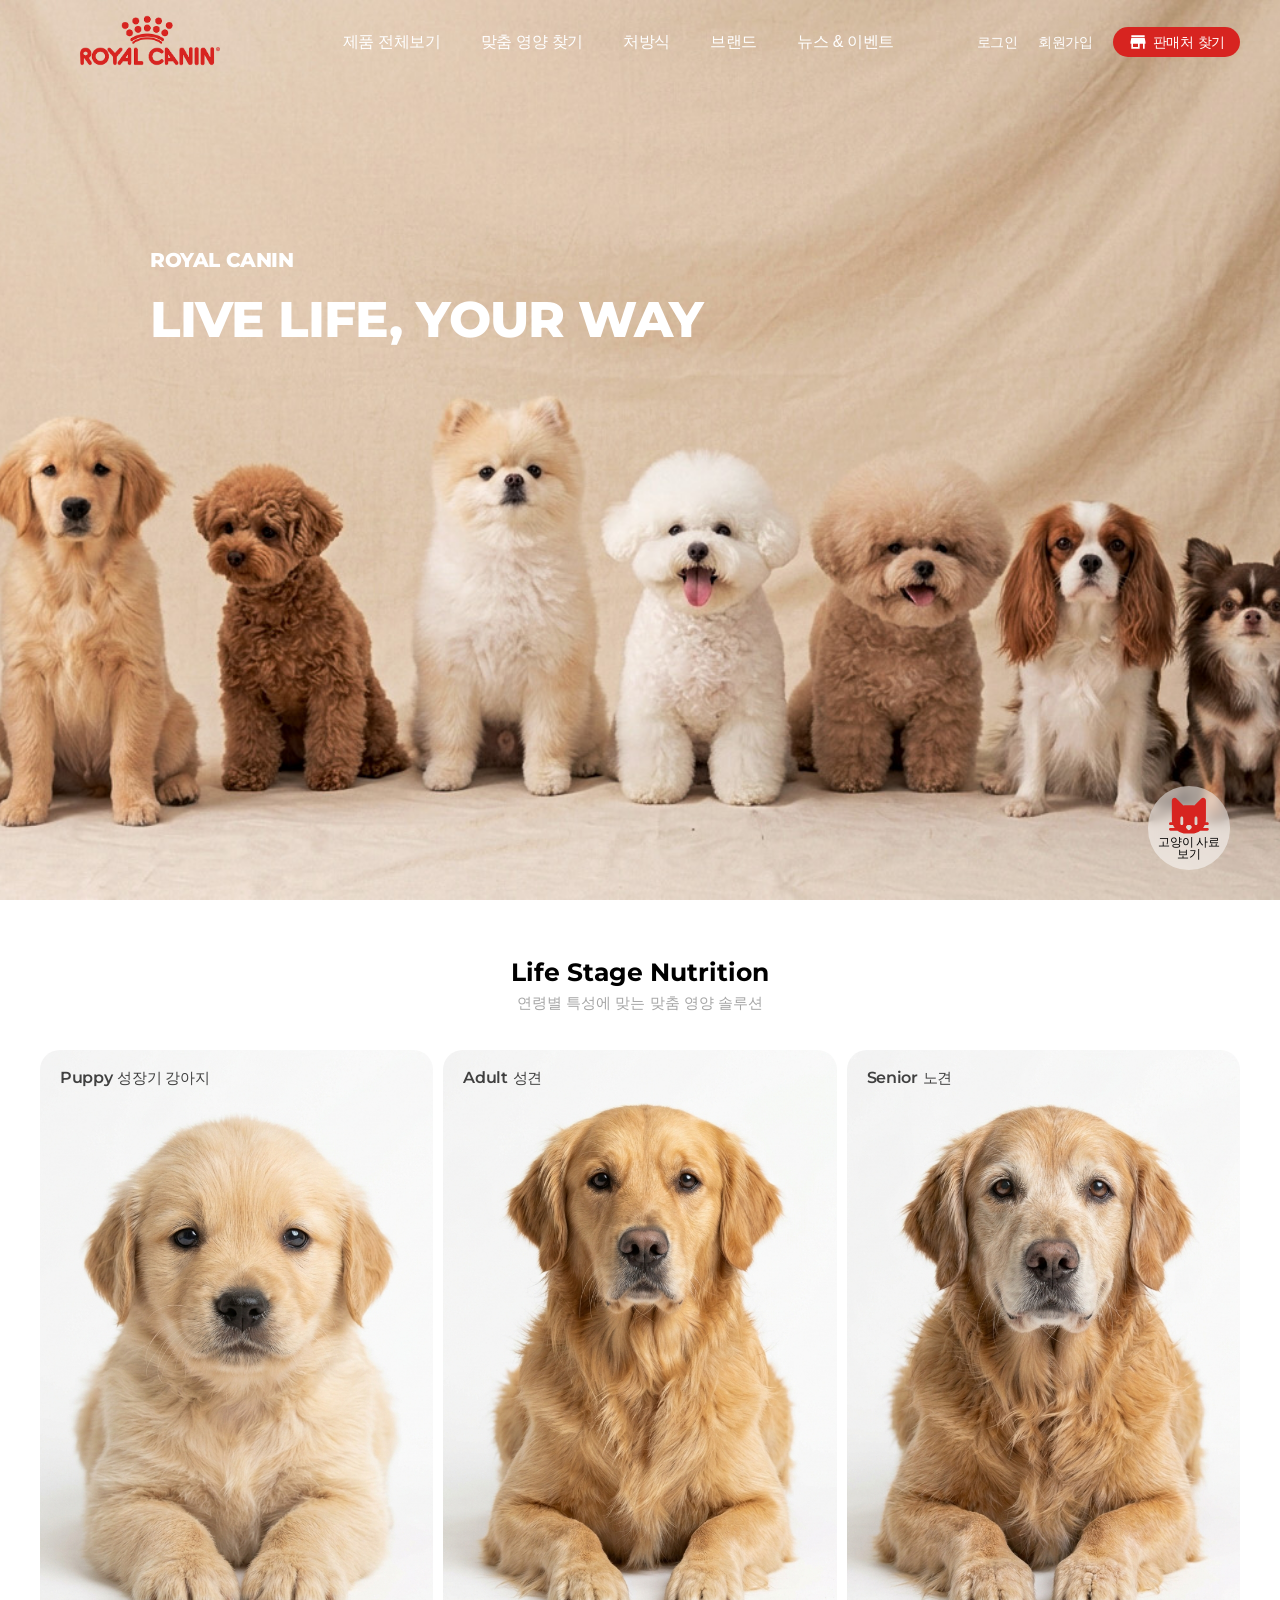
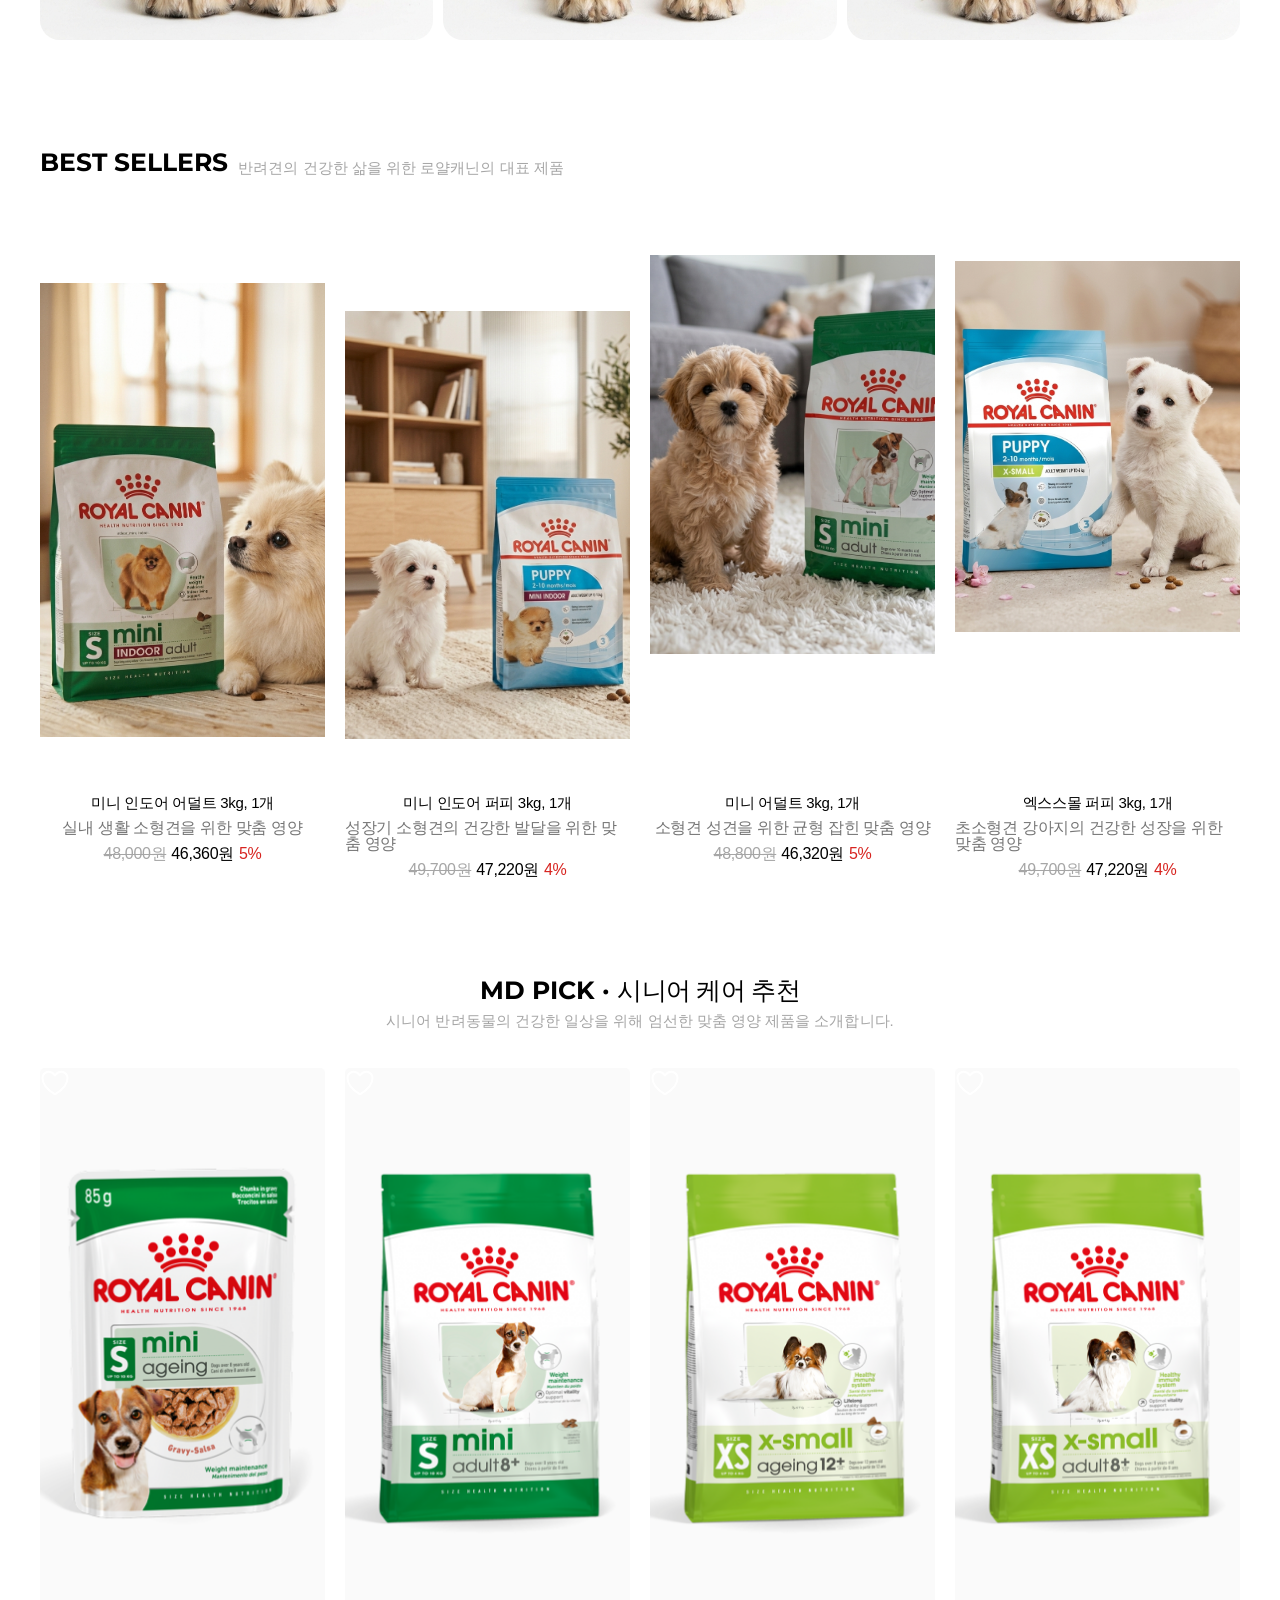
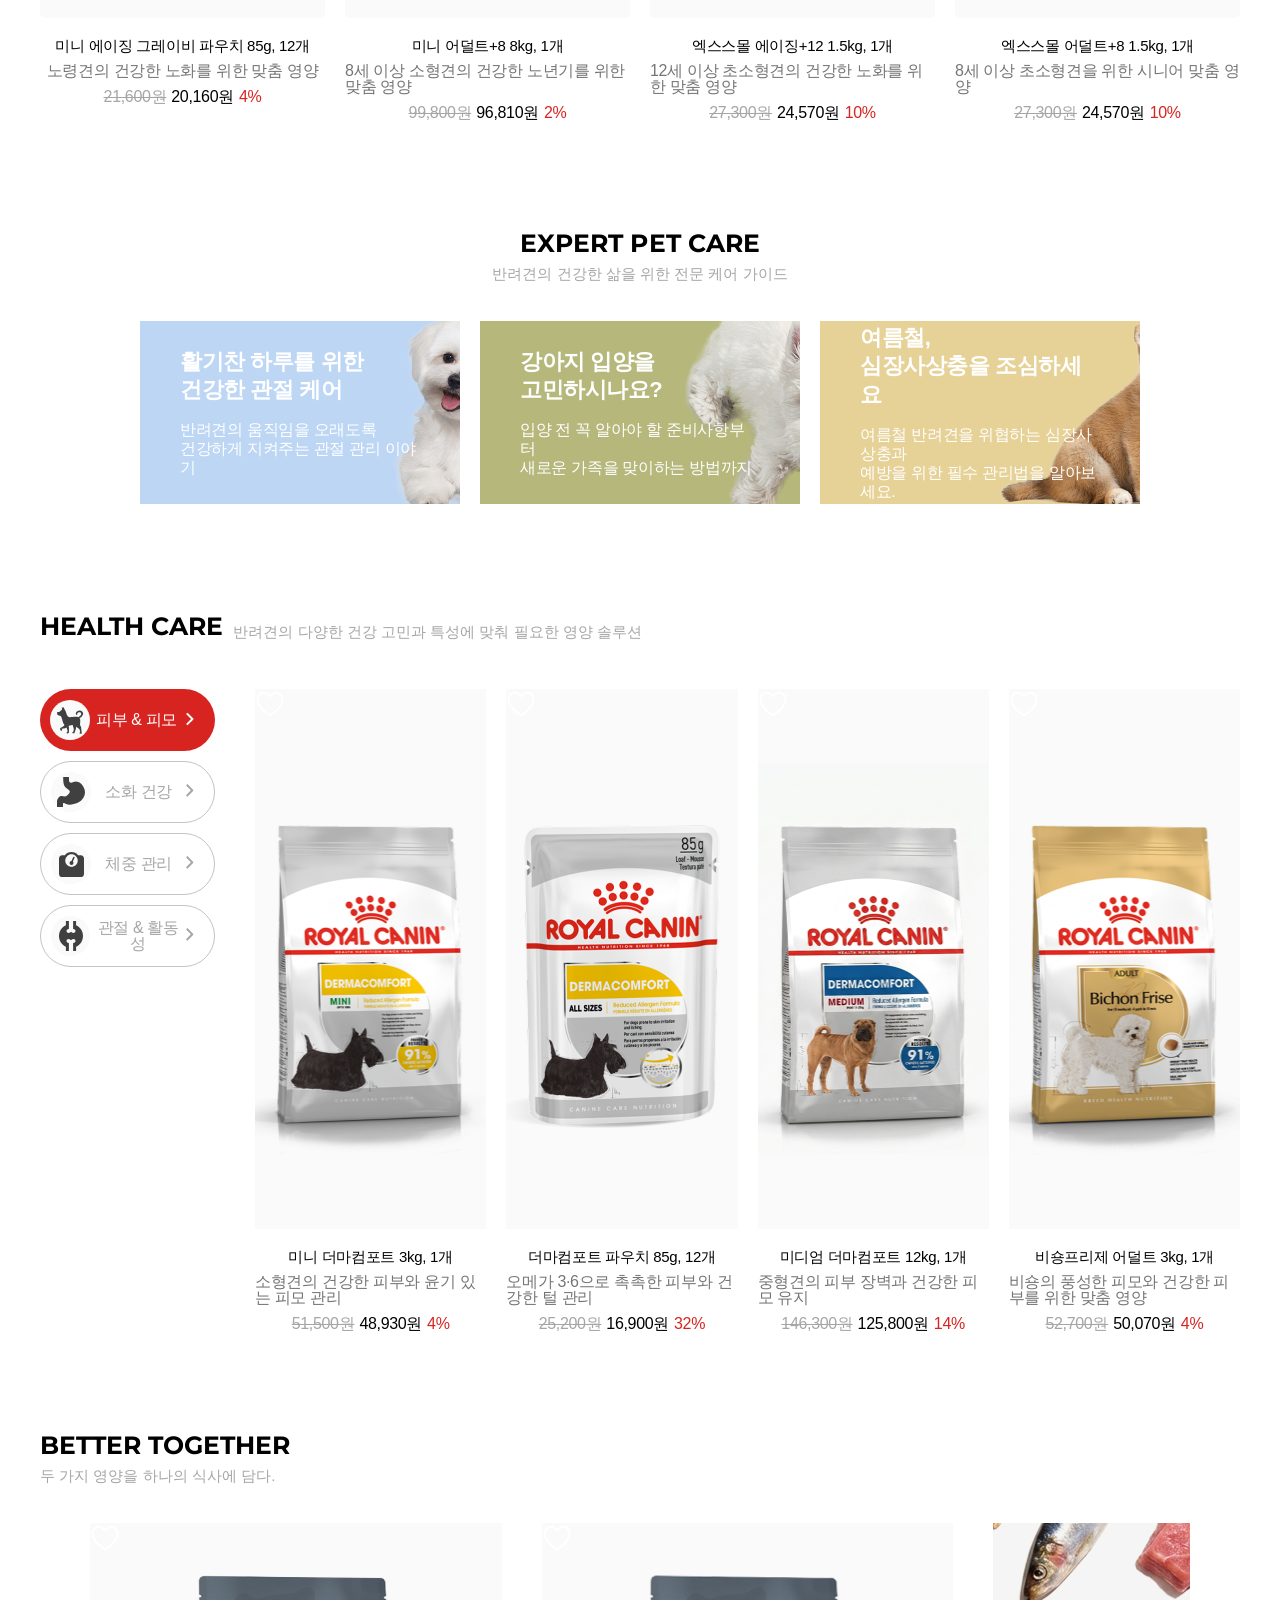
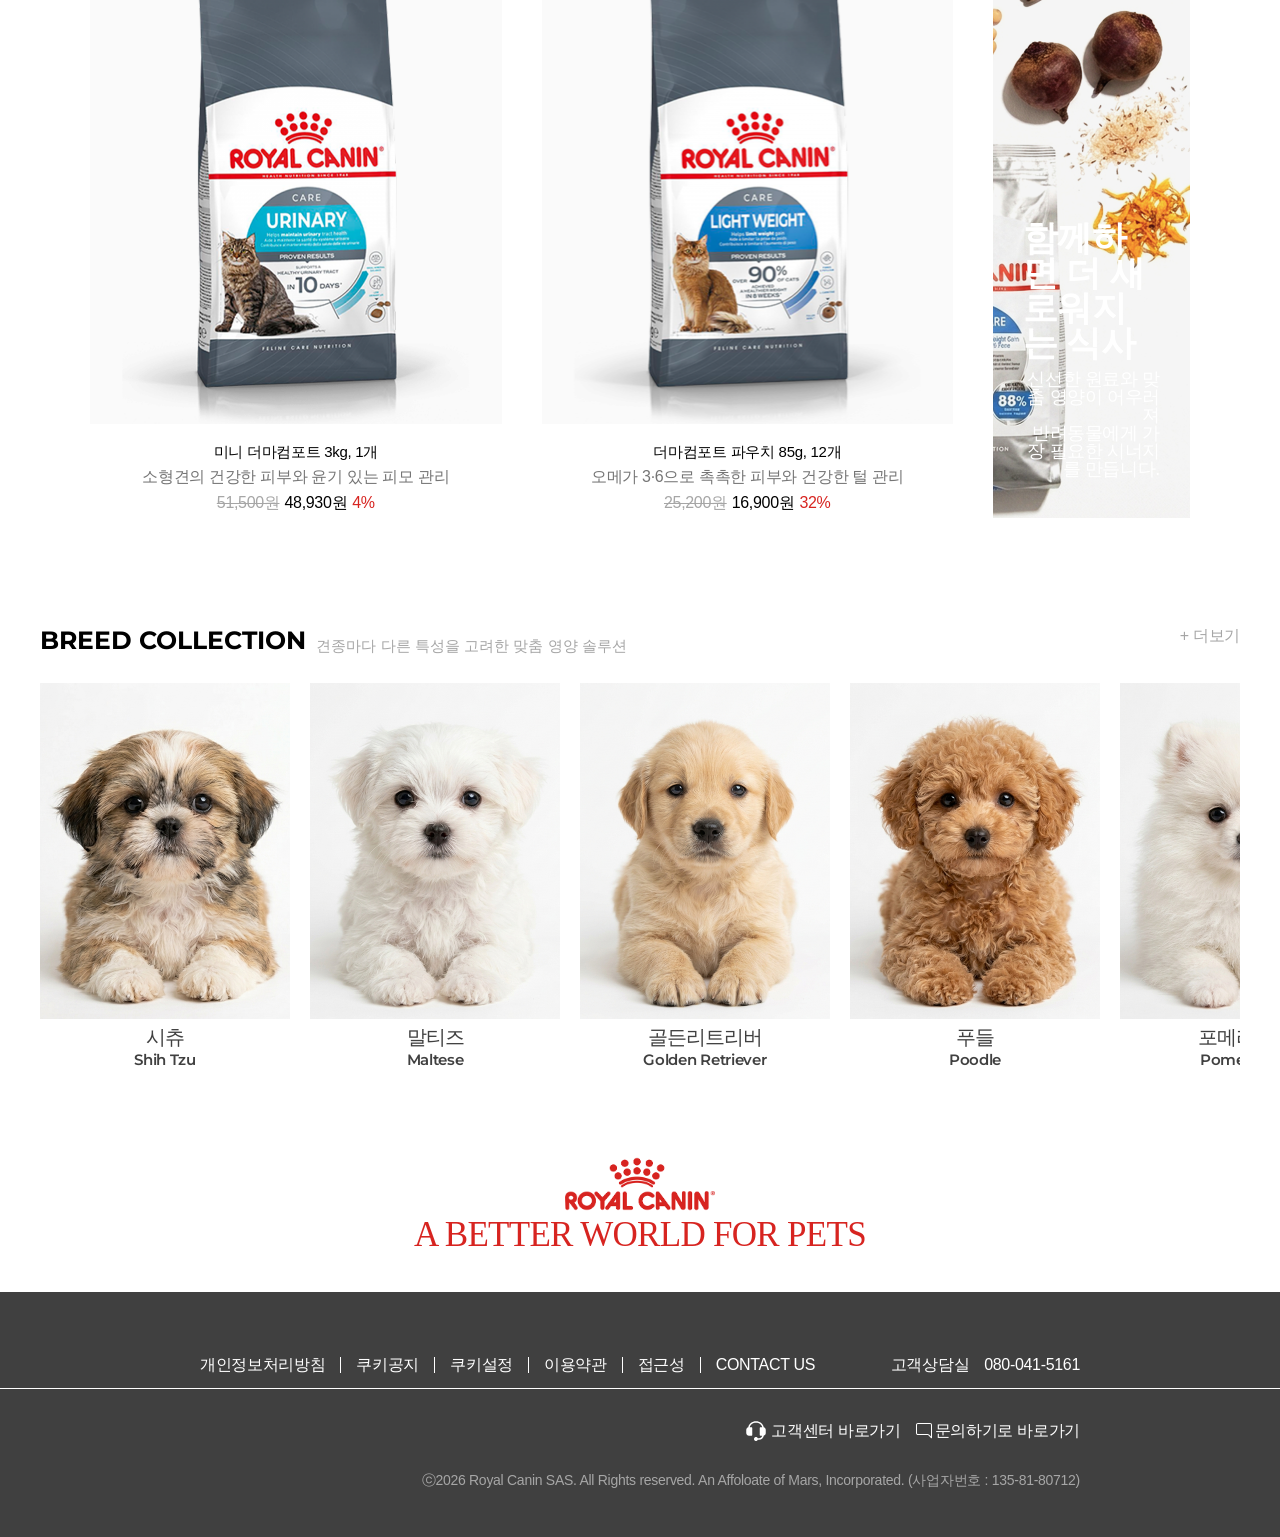
==== commit 763af3d4: "로얄캐닌 js 전까지 완료" ====
--- a/dog.html
+++ b/dog.html
@@ -452,6 +452,6 @@
         </div>
         <p class="bottom">ⓒ2026 Royal Canin SAS. All Rights reserved. An Affoloate of Mars, Incorporated. (사업자번호 : 135-81-80712)</p>
     </footer>
-    <button class="top_btn">TOP</button>
+    <a href="./cat.html" class="top_btn"><img src="./image/cat.svg" alt="고양이버튼">고양이 사료<br>보기</a>
 </body>
 </html>
--- a/styles/index.css
+++ b/styles/index.css
@@ -119,6 +119,22 @@
     font-family: "Montserrat", sans-serif;
     font-weight: 800; font-size: 3.125em; color: #fff;
 }
+main .hero_cat {
+    background: url(../image/cat_hero.jpg) no-repeat center;
+    background-size: cover;
+    width: 100%; height: 100vh; 
+    position: relative;
+}
+main .hero_cat p {
+    position: absolute; top: 250px; left: 150px;
+    font-family: "Montserrat", sans-serif;
+    font-weight: 800; font-size: 1.25em; color: #fff;
+}
+main .hero_cat h2 {
+    position: absolute; top: 295px; left: 150px;
+    font-family: "Montserrat", sans-serif;
+    font-weight: 800; font-size: 3.125em; color: #fff;
+}
 /* age 시작 */
 main .age {
     padding: 60px 40px;
@@ -157,6 +173,18 @@
     background: url(../image/dog_senior.png) no-repeat center center;
     background-size: cover; 
 }
+main .age ul .cat:nth-child(1) {
+    background: url(../image/cat_kitten.png) no-repeat center center;
+    background-size: cover; 
+}
+main .age ul .cat:nth-child(2) {
+    background: url(../image/cat_adult.png) no-repeat center center;
+    background-size: cover; 
+}
+main .age ul .cat:nth-child(3) {
+    background: url(../image/cat_senior.png) no-repeat center center;
+    background-size: cover; 
+}
 main .age ul li a {
     display: flex; padding-left: 20px;
     gap: 5px;
@@ -234,6 +262,22 @@
     background: url(../image/best_4.png) no-repeat 40% 20%;
     background-size: 130%;
 }
+main .best .cat .first a .thum {
+    background: url(../image/cat_best_1.png) no-repeat 30% 60%;
+    background-size: cover;
+}
+main .best .cat .second a .thum {
+    background: url(../image/cat_best_2.png) no-repeat center 70%;
+    background-size: cover;
+}
+main .best .cat .third a .thum {
+    background: url(../image/cat_best_3.png) no-repeat 60% 20%;
+    background-size: cover;
+}
+main .best .cat .forth a .thum {
+    background: url(../image/cat_best_4.png) no-repeat 40% 20%;
+    background-size: cover;
+}
 /* md추천 */
 main .md_senior {
     padding: 50px 40px;
@@ -258,7 +302,9 @@
 main .md_senior ul li {
     flex: 1; position: relative;
 }
-main .md_senior ul li button {}
+main .md_senior ul li button {
+    position: absolute;
+}
 main .md_senior ul li button img {}
 main .md_senior ul li a {}
 main .md_senior ul li a .thum {
@@ -298,6 +344,22 @@
     background: url(../image/md_4.png) no-repeat center center;
     background-size: cover;
 }
+main .md_senior .cat .first a .thum {
+    background: url(../image/md_cat_1.png) no-repeat center center;
+    background-size: cover;
+}
+main .md_senior .cat .second a .thum {
+    background: url(../image/md_cat_2.png) no-repeat center center;
+    background-size: cover;
+}
+main .md_senior .cat .third a .thum {
+    background: url(../image/md_cat_3.png) no-repeat center center;
+    background-size: cover;
+}
+main .md_senior .cat .forth a .thum {
+    background: url(../image/md_cat_4.png) no-repeat center center;
+    background-size: cover;
+}
 /* 배너 시작 */
 main .banner {
     padding: 60px 40px;
@@ -336,7 +398,6 @@
 main .banner ul .first {
     background: url(../image/banner_1.png) no-repeat center center;
     background-size: cover;
-
 }
 main .banner ul .second {
     background: url(../image/banner_2.png) no-repeat center center;
@@ -344,6 +405,18 @@
 }
 main .banner ul .third {
     background: url(../image/banner_3.png) no-repeat center center;
+    background-size: cover;
+}
+main .banner .cat .first {
+    background: url(../image/cat_banner_1.png) no-repeat center center;
+    background-size: cover;
+}
+main .banner .cat .second {
+    background: url(../image/cat_banner_2.png) no-repeat center center;
+    background-size: cover;
+}
+main .banner .cat .third {
+    background: url(../image/cat_banner_3.png) no-repeat center center;
     background-size: cover;
 }
 /* 헬스시작 */
@@ -379,7 +452,7 @@
     height: 62px;  border-radius: 50px;
     padding: 10px 20px 10px 10px; border: none;
 }
-main .health .bottom .category .active * {color: #fff;}
+main .health .bottom .category .active .title {color: #fff;}
 main .health .bottom .category li button {
     align-items: center;
     display: flex; justify-content: space-between;
@@ -391,11 +464,13 @@
     justify-content: center;
     align-items: center;
 }
-main .health .bottom .category li button .title {}
+main .health .bottom .category li button .title {
+    color: #A6A6A6;
+}
 main .health .bottom .category li button .arrow {}
 main .health .bottom .right {
     display: flex; gap: 20px;
-    padding: 0 100px; height: 634px;
+    height: 634px;
     width: 100%;
 }
 main .health .bottom .right li {
@@ -442,6 +517,22 @@
 }
 main .health .bottom .right .forth a .thum {
     background: url(../image/health_4.png) no-repeat center center;
+    background-size: cover;
+}
+main .health .bottom .cat .first a .thum {
+    background: url(../image/cat_health_1.png) no-repeat center center;
+    background-size: cover;
+}
+main .health .bottom .cat .second a .thum {
+    background: url(../image/cat_health_2.png) no-repeat center center;
+    background-size: cover;
+}
+main .health .bottom .cat .third a .thum {
+    background: url(../image/cat_health_3.png) no-repeat center center;
+    background-size: cover;
+}
+main .health .bottom .cat .forth a .thum {
+    background: url(../image/cat_health_4.png) no-repeat center center;
     background-size: cover;
 }
 /* 두번째배너 시작 */
@@ -500,19 +591,33 @@
     background: url(../image/banner2_2.png) no-repeat center center;
     background-size: cover;
 }
+main .banner_2 .bottom ul .first a .thum {
+    background: url(../image/cat_banner2_1.png) no-repeat center center;
+    background-size: cover;
+}
+main .banner_2 .bottom ul .second a .thum {
+    background: url(../image/cat_banner2_2.png) no-repeat center center;
+    background-size: cover;
+}
 main .banner_2 .bottom > .thum {
     background: url(../image/banner2.png) no-repeat center center;
     background-size: cover; padding: 40px 30px; gap: 10px;
     width: 817px; height: 595px; justify-content: flex-end; 
     display: flex; flex-flow: column; align-items: flex-end;
 }
+main .banner_2 .bottom > .cat {
+    background: url(../image/cat_banner2.png) no-repeat center center;
+    background-size: cover; padding: 50px 30px; gap: 10px;
+    width: 817px; height: 595px; justify-content: flex-end; 
+    display: flex; flex-flow: column; align-items: flex-end;
+}
 main .banner_2 .bottom > .thum h3 {
     font-size: 2.188em; font-weight: 700;
-    color: #3E78BC;
+    color: #fff
 }
 main .banner_2 .bottom > .thum p {
     text-align: right; font-size: 1.125em;
-    font-weight: 300; color: #404040;
+    font-weight: 300; color:#fff
 }
 /* 브리드 시작 */
 main .breed {
@@ -563,6 +668,36 @@
     font-family: 'Montserrat'; font-weight: 600;
     font-size: 0.938em;
 }
+main .breed .bottom {} 
+main .breed .bottom ul {
+    display: flex; gap: 20px;
+    justify-content: center;
+} 
+main .breed .bottom ul li {} 
+main .breed .bottom ul li a {
+    display: flex; flex-flow: column;
+    gap: 5px;
+} 
+main .breed .bottom ul li a .thum {
+    width: 250px;
+} 
+main .breed .bottom ul li a .thum img {
+    width: 100%;
+} 
+main .breed .bottom ul li a .info {
+    display: flex; justify-content: center;
+    gap: 5px; flex-flow: column; align-items: center;
+} 
+main .breed .bottom ul li a .info * {
+    color: #404040;
+} 
+main .breed .bottom ul li a .info h3 {
+    font-size: 1.25em; letter-spacing: -0.05em;
+} 
+main .breed .bottom ul li a .info p {
+    font-family: 'Montserrat'; font-weight: 600;
+    font-size: 0.938em;
+} 
 /* 슬로건 시작 */
 main .last {
     padding: 40px 50px;
@@ -620,7 +755,14 @@
     font-size: 0.875em; text-align: end;
 }
 .top_btn {
-    position: fixed; background-color: rgba(215,255,0,0.6);
-    bottom: 30px; right: 50px; color: #242424;
-    font-size: 0.938em; padding: 10px 5px; border-radius: 100px;
+    position: fixed; background-color: rgba(255,255,255,0.5);
+    backdrop-filter: blur(4px);
+    bottom: 30px; right: 50px; color: #000;
+    font-size: 0.75em; padding: 10px 10px; border-radius: 50px;
+    display: flex; flex-flow: column;
+    justify-content: center; align-items: center;
+    text-align: center;
+}
+.top_btn img {
+    width: 40px; height: 40px;
 }
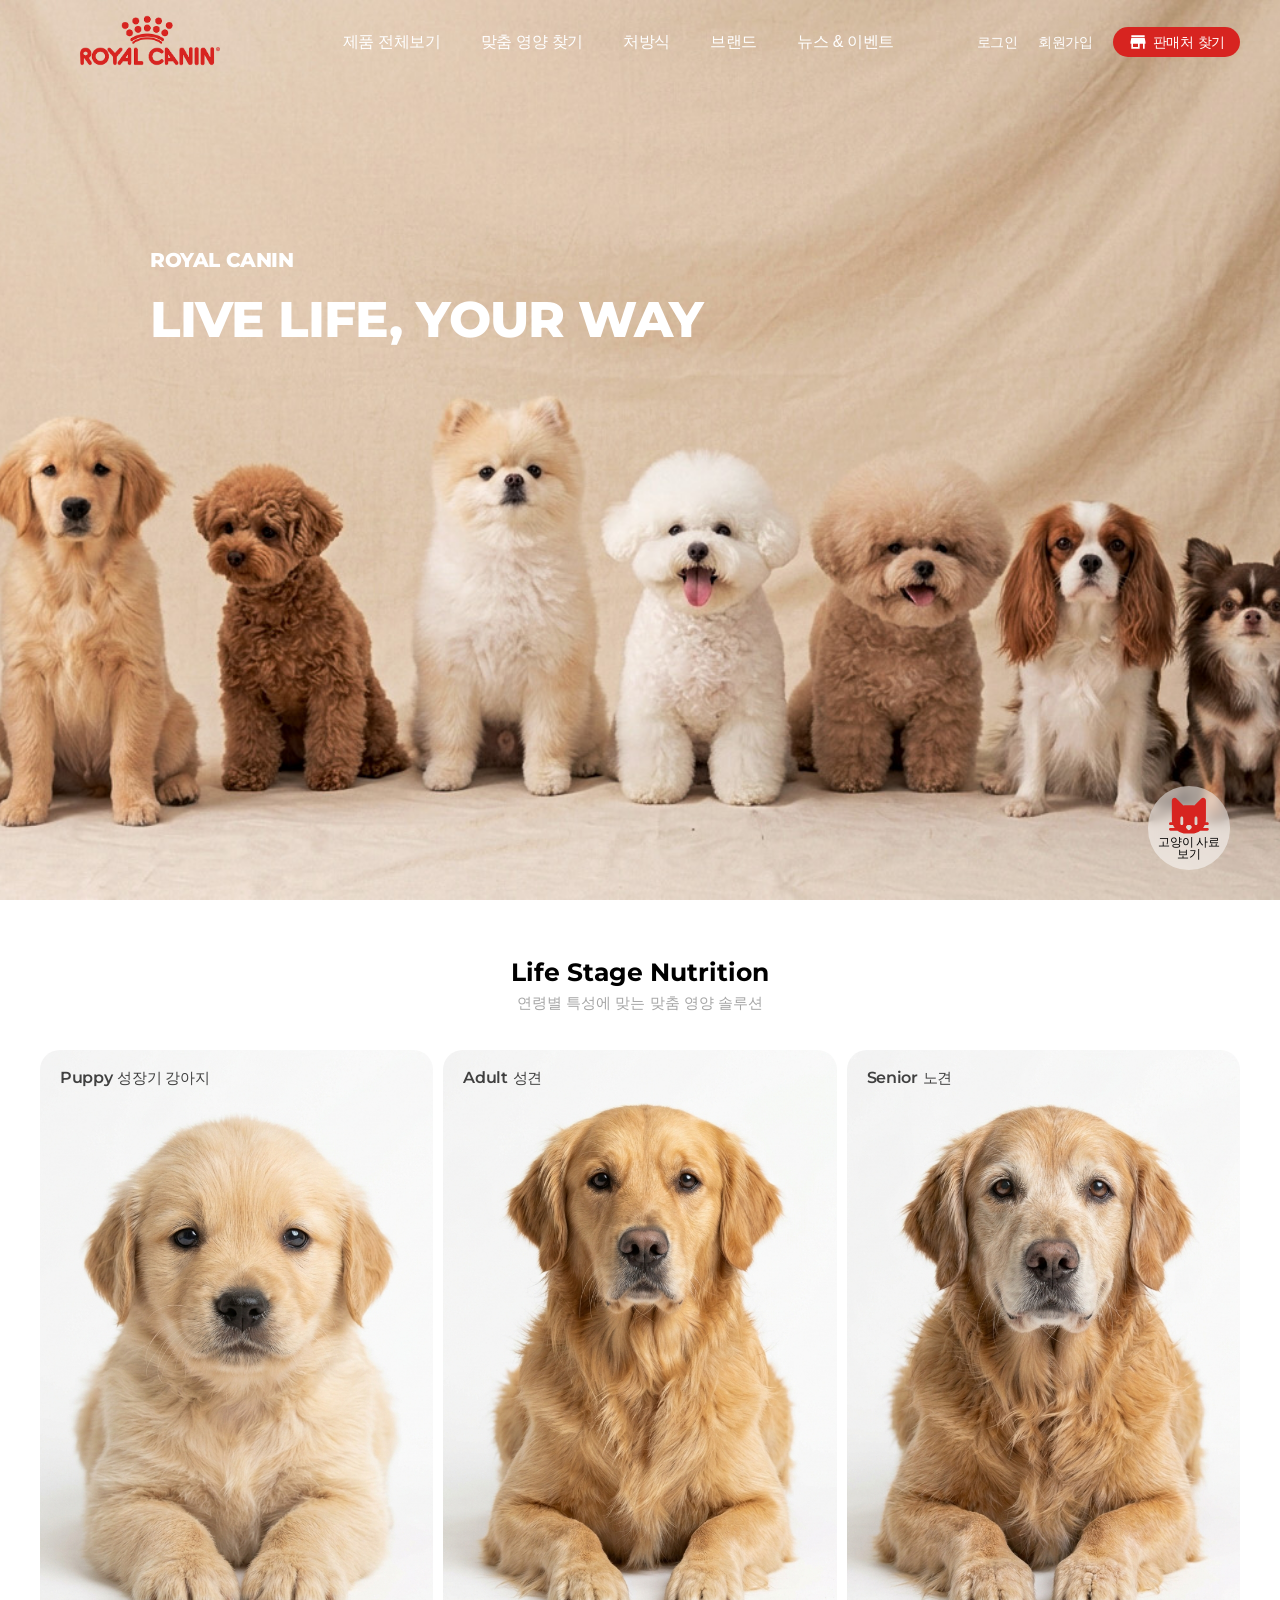
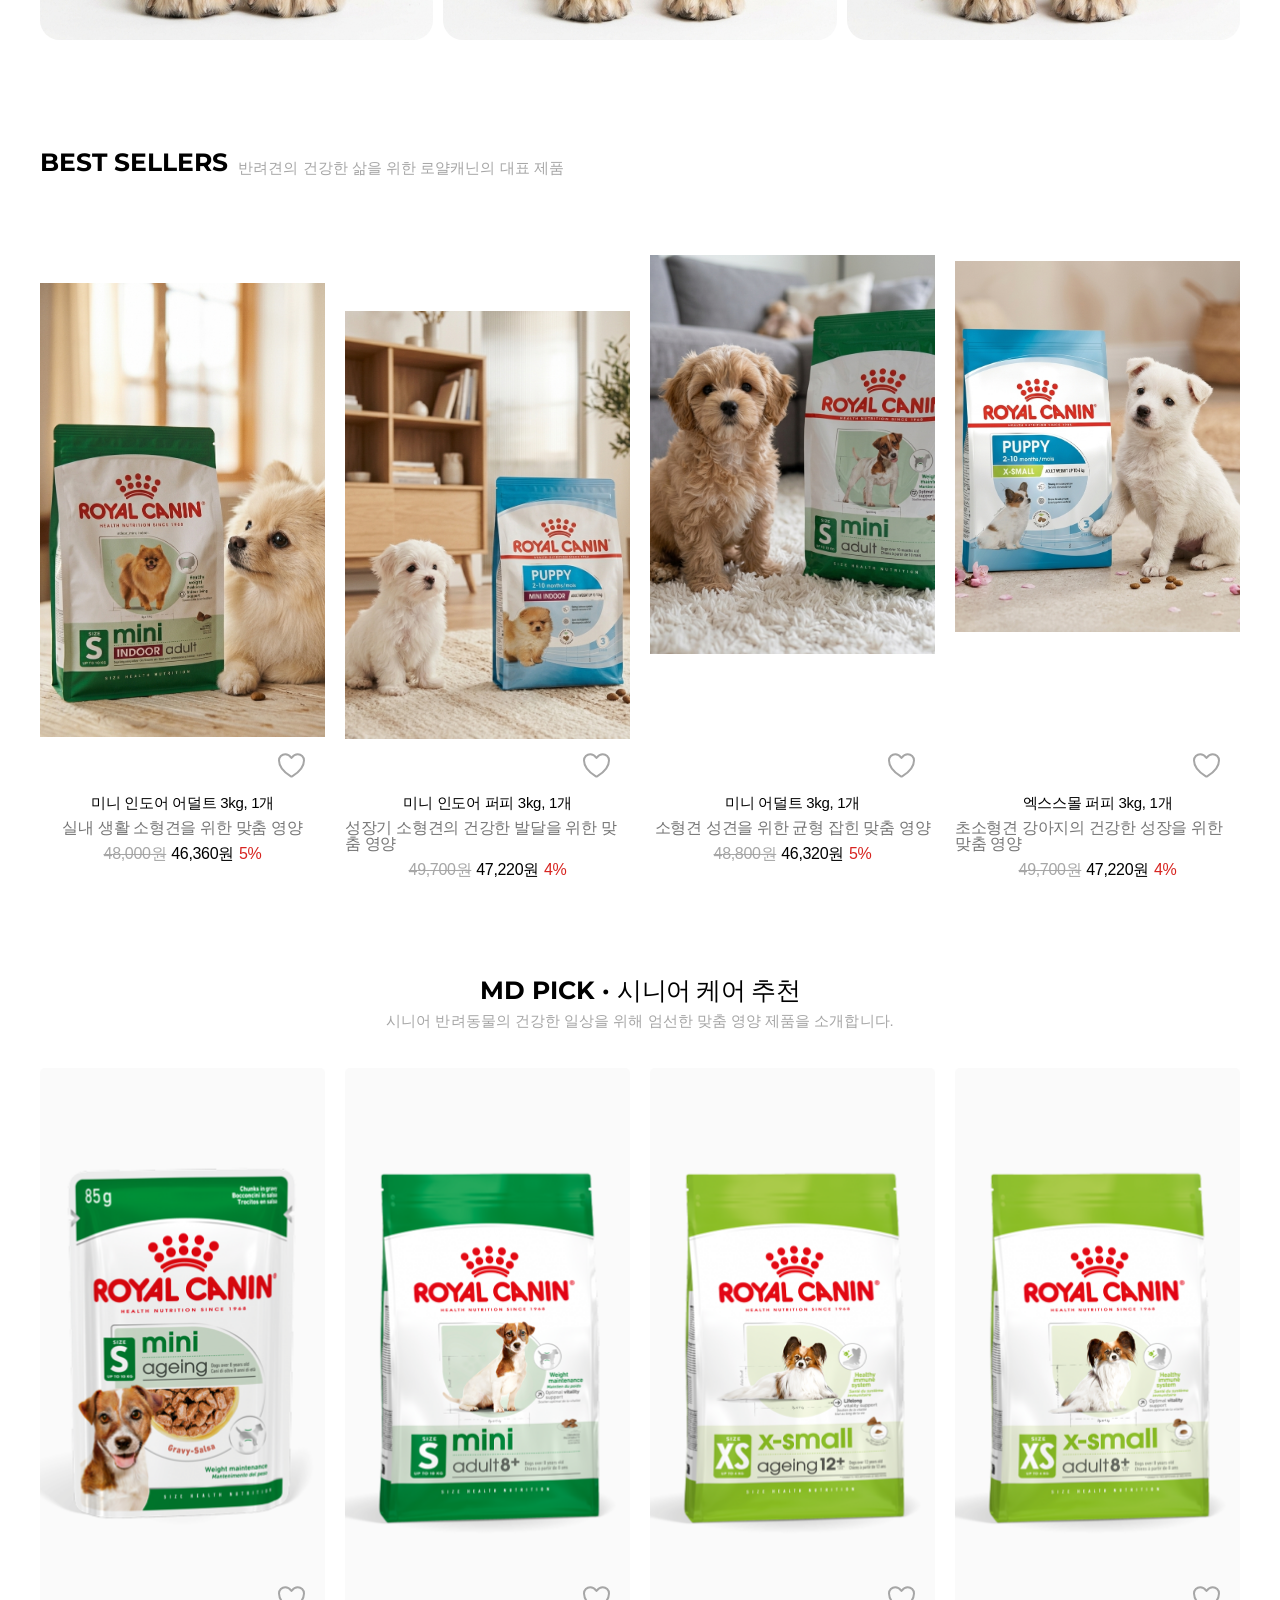
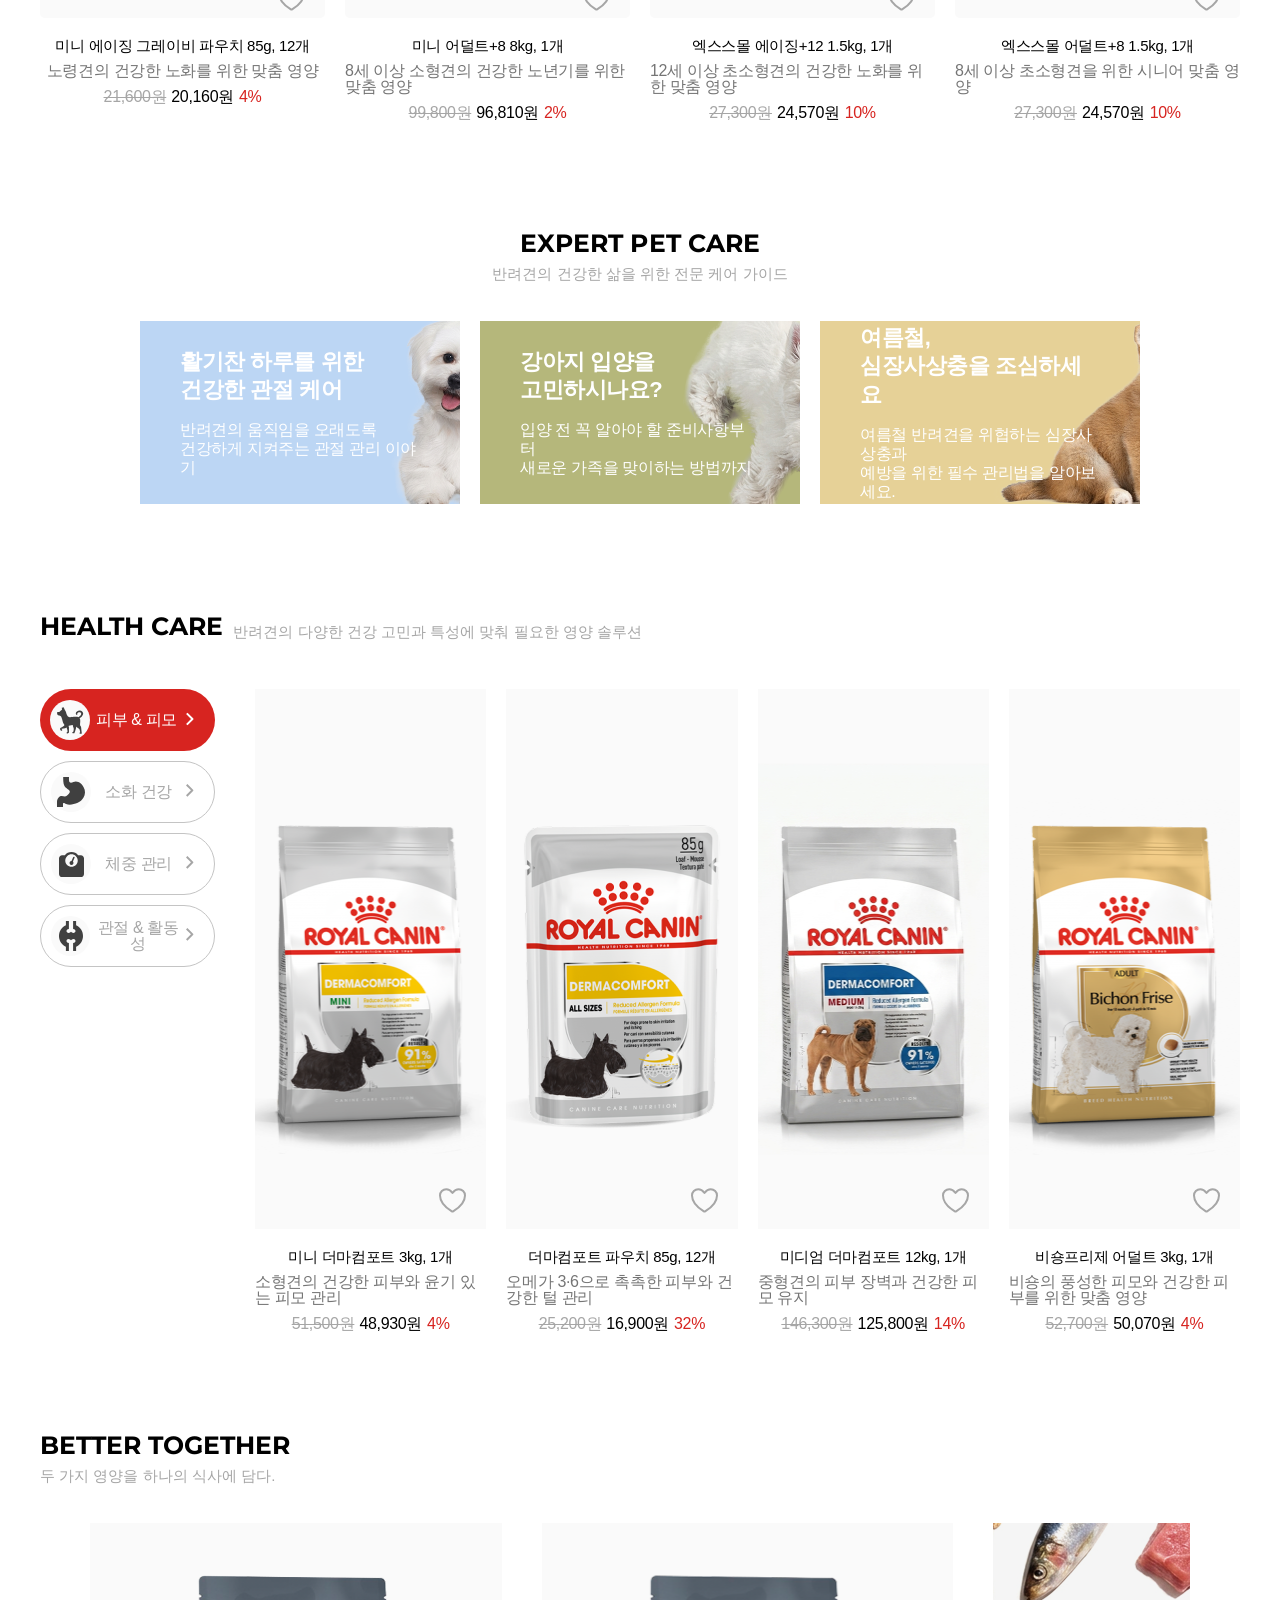
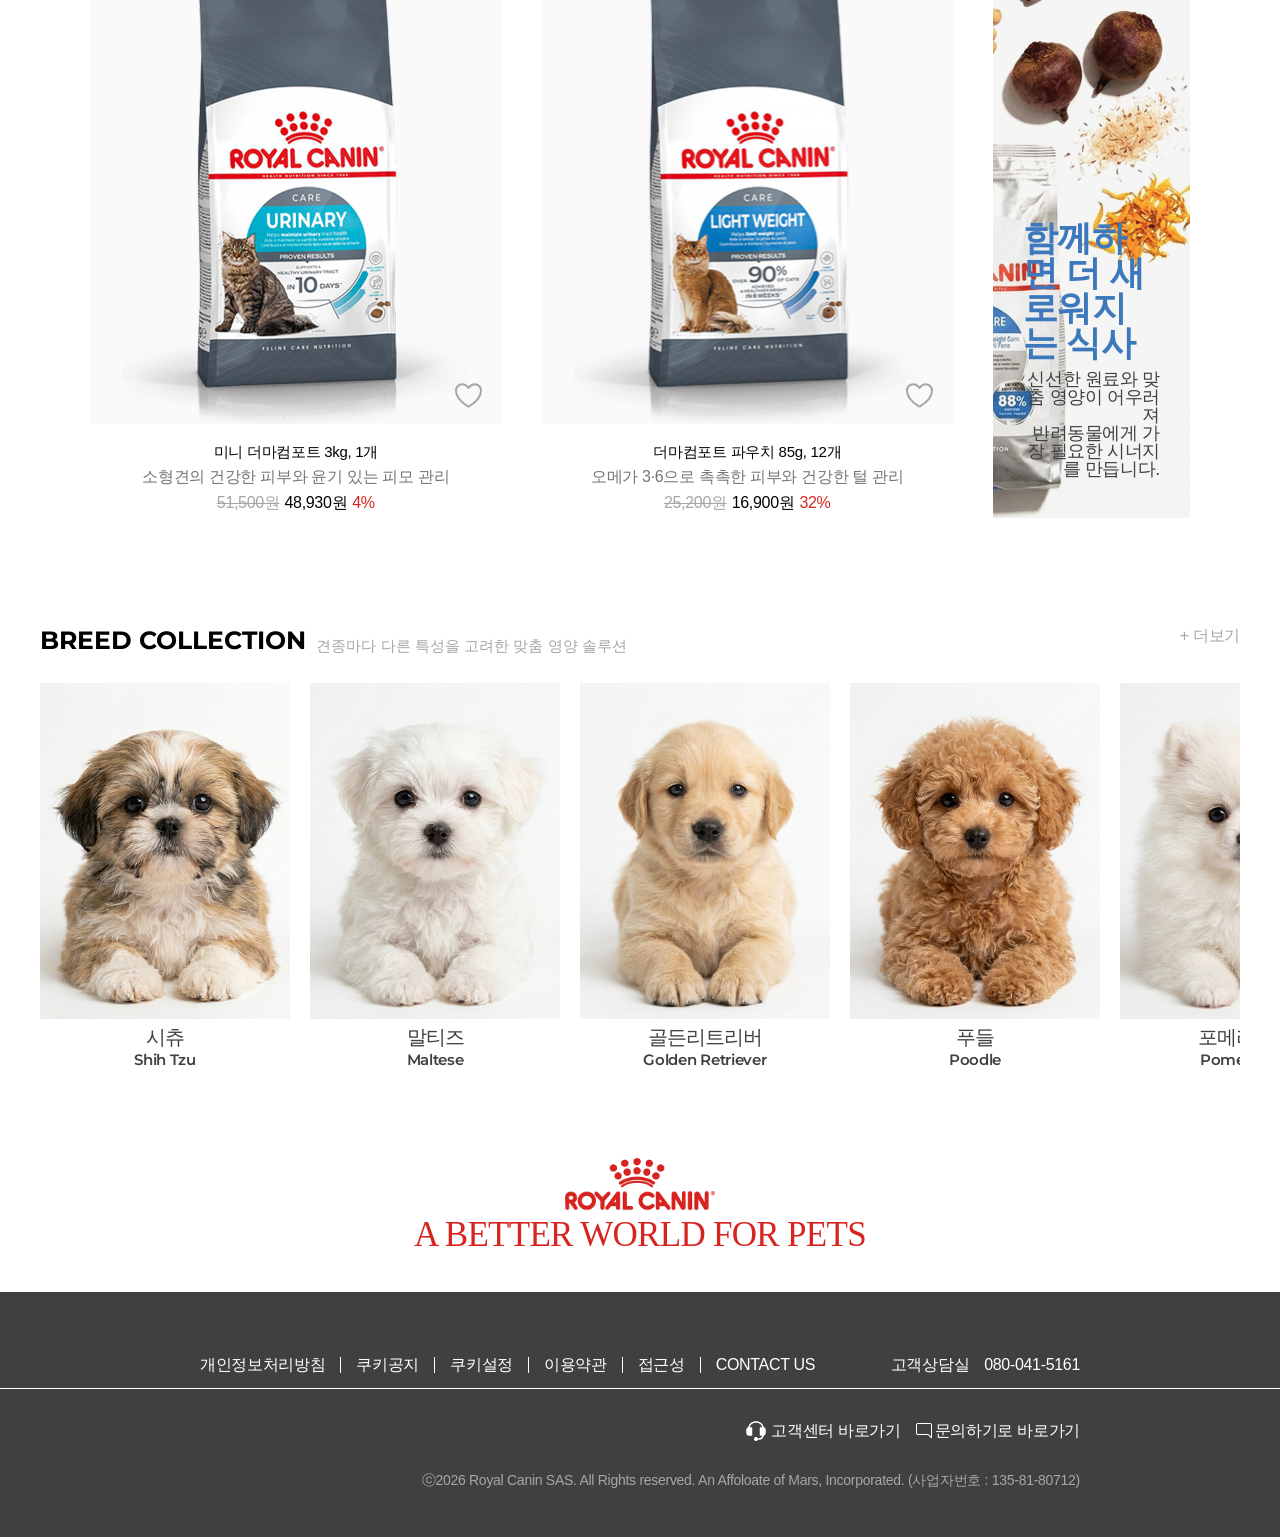
==== commit 67954b92: "js 좋아요까지 완료" ====
--- a/dog.html
+++ b/dog.html
@@ -64,7 +64,7 @@
                 <p>반려견의 건강한 삶을 위한 로얄캐닌의 대표 제품</p>
             </div>
             <ul>
-                <li class="first"><button type="button"><img src="./image/none_heart.svg" alt="좋아요"></button><a href="#">
+                <li class="first"><button type="button" class="heart"></button><a href="#">
                     <div class="thum"></div>
                     <div class="info">
                         <h3>미니 인도어 어덜트 3kg, 1개</h3>
@@ -76,7 +76,7 @@
                         </div>
                     </div>
                 </a></li>
-                <li class="second"><button type="button"><img src="./image/none_heart.svg" alt="좋아요"></button><a href="#">
+                <li class="second"><button type="button" class="heart"></button><a href="#">
                     <div class="thum"></div>
                     <div class="info">
                         <h3>미니 인도어 퍼피 3kg, 1개</h3>
@@ -88,7 +88,7 @@
                         </div>
                     </div>
                 </a></li>
-                <li class="third"><button type="button"><img src="./image/none_heart.svg" alt="좋아요"></button><a href="#">
+                <li class="third"><button type="button" class="heart"></button><a href="#">
                     <div class="thum"></div>
                     <div class="info">
                         <h3>미니 어덜트 3kg, 1개</h3>
@@ -100,7 +100,7 @@
                         </div>
                     </div>
                 </a></li>
-                <li class="forth"><button type="button"><img src="./image/none_heart.svg" alt="좋아요"></button><a href="#">
+                <li class="forth"><button type="button" class="heart"></button><a href="#">
                     <div class="thum"></div>
                     <div class="info">
                         <h3>엑스스몰 퍼피 3kg, 1개</h3>
@@ -120,7 +120,7 @@
                 <p>시니어 반려동물의 건강한 일상을 위해 엄선한 맞춤 영양 제품을 소개합니다.</p>
             </div>
             <ul>
-                <li class="first"><button type="button"><img src="./image/none_heart.svg" alt="좋아요"></button><a href="#">
+                <li class="first"><button type="button" class="heart"></button><a href="#">
                     <div class="thum"></div>
                     <div class="info">
                         <h3>미니 에이징 그레이비 파우치 85g, 12개</h3>
@@ -132,7 +132,7 @@
                         </div>
                     </div>
                 </a></li>
-                <li class="second"><button type="button"><img src="./image/none_heart.svg" alt="좋아요"></button><a href="#">
+                <li class="second"><button type="button" class="heart"></button><a href="#">
                     <div class="thum"></div>
                     <div class="info">
                         <h3>미니 어덜트+8 8kg, 1개</h3>
@@ -144,7 +144,7 @@
                         </div>
                     </div>
                 </a></li>
-                <li class="third"><button type="button"><img src="./image/none_heart.svg" alt="좋아요"></button><a href="#">
+                <li class="third"><button type="button" class="heart"></button><a href="#">
                     <div class="thum"></div>
                     <div class="info">
                         <h3>엑스스몰 에이징+12 1.5kg, 1개</h3>
@@ -156,7 +156,7 @@
                         </div>
                     </div>
                 </a></li>
-                <li class="forth"><button type="button"><img src="./image/none_heart.svg" alt="좋아요"></button><a href="#">
+                <li class="forth"><button type="button" class="heart"></button><a href="#">
                     <div class="thum"></div>
                     <div class="info">
                         <h3>엑스스몰 어덜트+8 1.5kg, 1개</h3>
@@ -219,7 +219,7 @@
                     </button></li>
                 </ul>
                 <ul class="right">
-                    <li class="first"><button type="button"><img src="./image/none_heart.svg" alt="좋아요"></button><a href="#">
+                    <li class="first"><button type="button" class="heart"></button><a href="#">
                         <div class="thum"></div>
                         <div class="info">
                             <h3>미니 더마컴포트 3kg, 1개</h3>
@@ -231,7 +231,7 @@
                             </div>
                         </div>
                     </a></li>
-                    <li class="second"><button type="button"><img src="./image/none_heart.svg" alt="좋아요"></button><a href="#">
+                    <li class="second"><button type="button" class="heart"></button><a href="#">
                         <div class="thum"></div>
                         <div class="info">
                             <h3>더마컴포트 파우치 85g, 12개</h3>
@@ -243,7 +243,7 @@
                             </div>
                         </div>
                     </a></li>
-                    <li class="third"><button type="button"><img src="./image/none_heart.svg" alt="좋아요"></button><a href="#">
+                    <li class="third"><button type="button" class="heart"></button><a href="#">
                         <div class="thum"></div>
                         <div class="info">
                             <h3>미디엄 더마컴포트 12kg, 1개</h3>
@@ -255,7 +255,7 @@
                             </div>
                         </div>
                     </a></li>
-                    <li class="forth"><button type="button"><img src="./image/none_heart.svg" alt="좋아요"></button><a href="#">
+                    <li class="forth"><button type="button" class="heart"></button><a href="#">
                         <div class="thum"></div>
                         <div class="info">
                             <h3>비숑프리제 어덜트 3kg, 1개</h3>
@@ -277,7 +277,7 @@
             </div>
             <div class="bottom">
                 <ul>
-                    <li class="first"><button type="button"><img src="./image/none_heart.svg" alt="좋아요"></button><a href="#">
+                    <li class="first"><button type="button" class="heart"></button><a href="#">
                         <div class="thum"></div>
                         <div class="info">
                             <h3>미니 더마컴포트 3kg, 1개</h3>
@@ -289,7 +289,7 @@
                             </div>
                         </div>
                     </a></li>
-                    <li class="second"><button type="button"><img src="./image/none_heart.svg" alt="좋아요"></button><a href="#">
+                    <li class="second"><button type="button" class="heart"></button><a href="#">
                         <div class="thum"></div>
                         <div class="info">
                             <h3>더마컴포트 파우치 85g, 12개</h3>
--- a/styles/index.css
+++ b/styles/index.css
@@ -303,7 +303,8 @@
     flex: 1; position: relative;
 }
 main .md_senior ul li button {
-    position: absolute;
+    position: absolute; z-index: 999;
+    bottom: 110px; right: 20px;
 }
 main .md_senior ul li button img {}
 main .md_senior ul li a {}
@@ -479,7 +480,8 @@
     justify-content: flex-start;
 }
 main .health .bottom .right li button {
-    position: absolute;
+    position: absolute; z-index: 999;
+    bottom: 110px; right: 20px;
 }
 main .health .bottom .right li button img {}
 main .health .bottom .right li a {}
@@ -558,10 +560,11 @@
 }
 main .banner_2 .bottom ul li {
     height: 595px; flex:1;
-    width: 411.5px;
+    width: 411.5px; position: relative;
 }
 main .banner_2 .bottom ul li button {
-    position: absolute;
+    position: absolute;  z-index: 999;
+    bottom: 110px; right: 20px;
 }
 main .banner_2 .bottom ul li button img {}
 main .banner_2 .bottom ul li a {}
@@ -613,9 +616,17 @@
 }
 main .banner_2 .bottom > .thum h3 {
     font-size: 2.188em; font-weight: 700;
+    color: #3E78BC
+}
+main .banner_2 .bottom > .thum p {
+    text-align: right; font-size: 1.125em;
+    font-weight: 300; color:#404040;
+}
+main .banner_2 .bottom .cat h3 {
+    font-size: 2.188em; font-weight: 700;
     color: #fff
 }
-main .banner_2 .bottom > .thum p {
+main .banner_2 .bottom .cat p {
     text-align: right; font-size: 1.125em;
     font-weight: 300; color:#fff
 }
@@ -765,4 +776,26 @@
 }
 .top_btn img {
     width: 40px; height: 40px;
+}
+.heart {
+    width: 27px;
+    height: 25px;
+    background: url('../image/none_heart.svg') no-repeat center;
+}
+.heart.active {
+    background-image: url('../image/heart.svg');
+}
+.heart.pop {
+    animation: pop 0.3s;
+}
+@keyframes pop {
+    0% {
+        transform: scale(1);
+    }
+    50% {
+        transform: scale(1.4);
+    }
+    100% {
+        transform: scale(1);
+    }
 }
